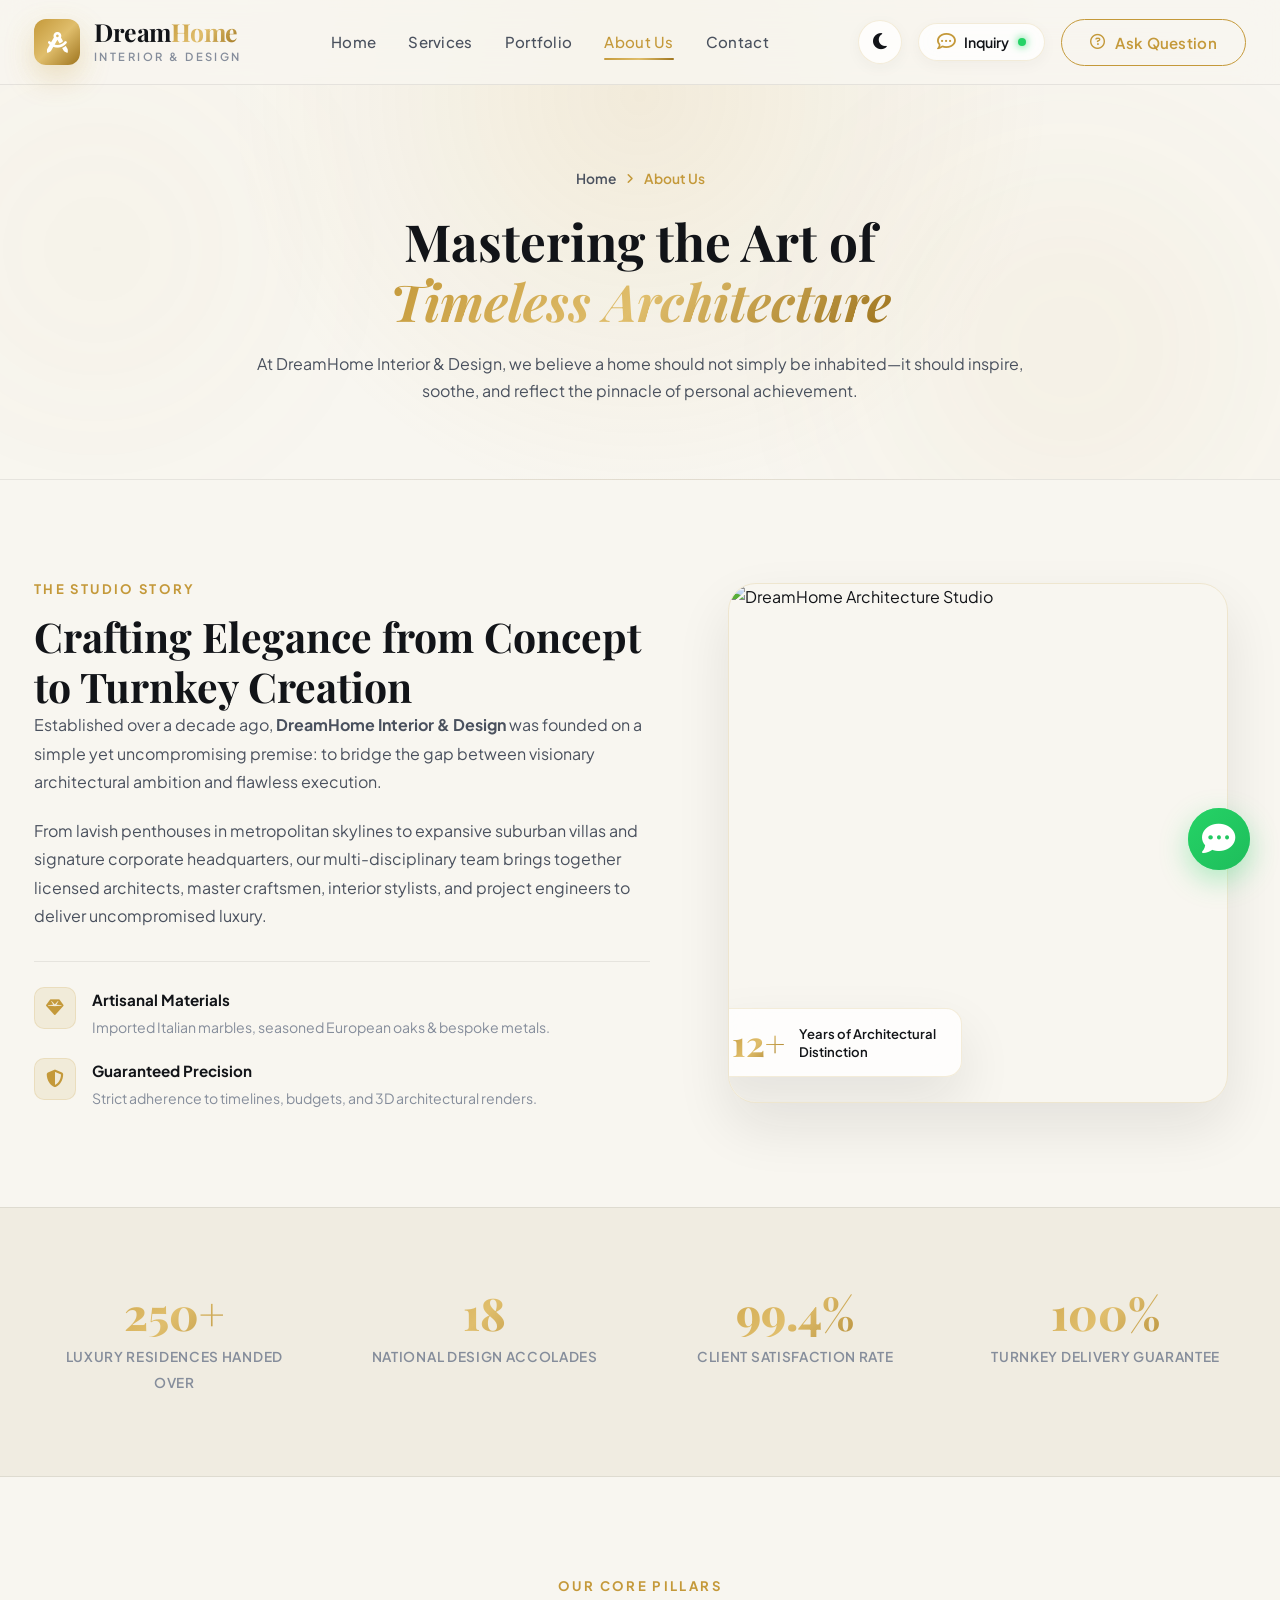
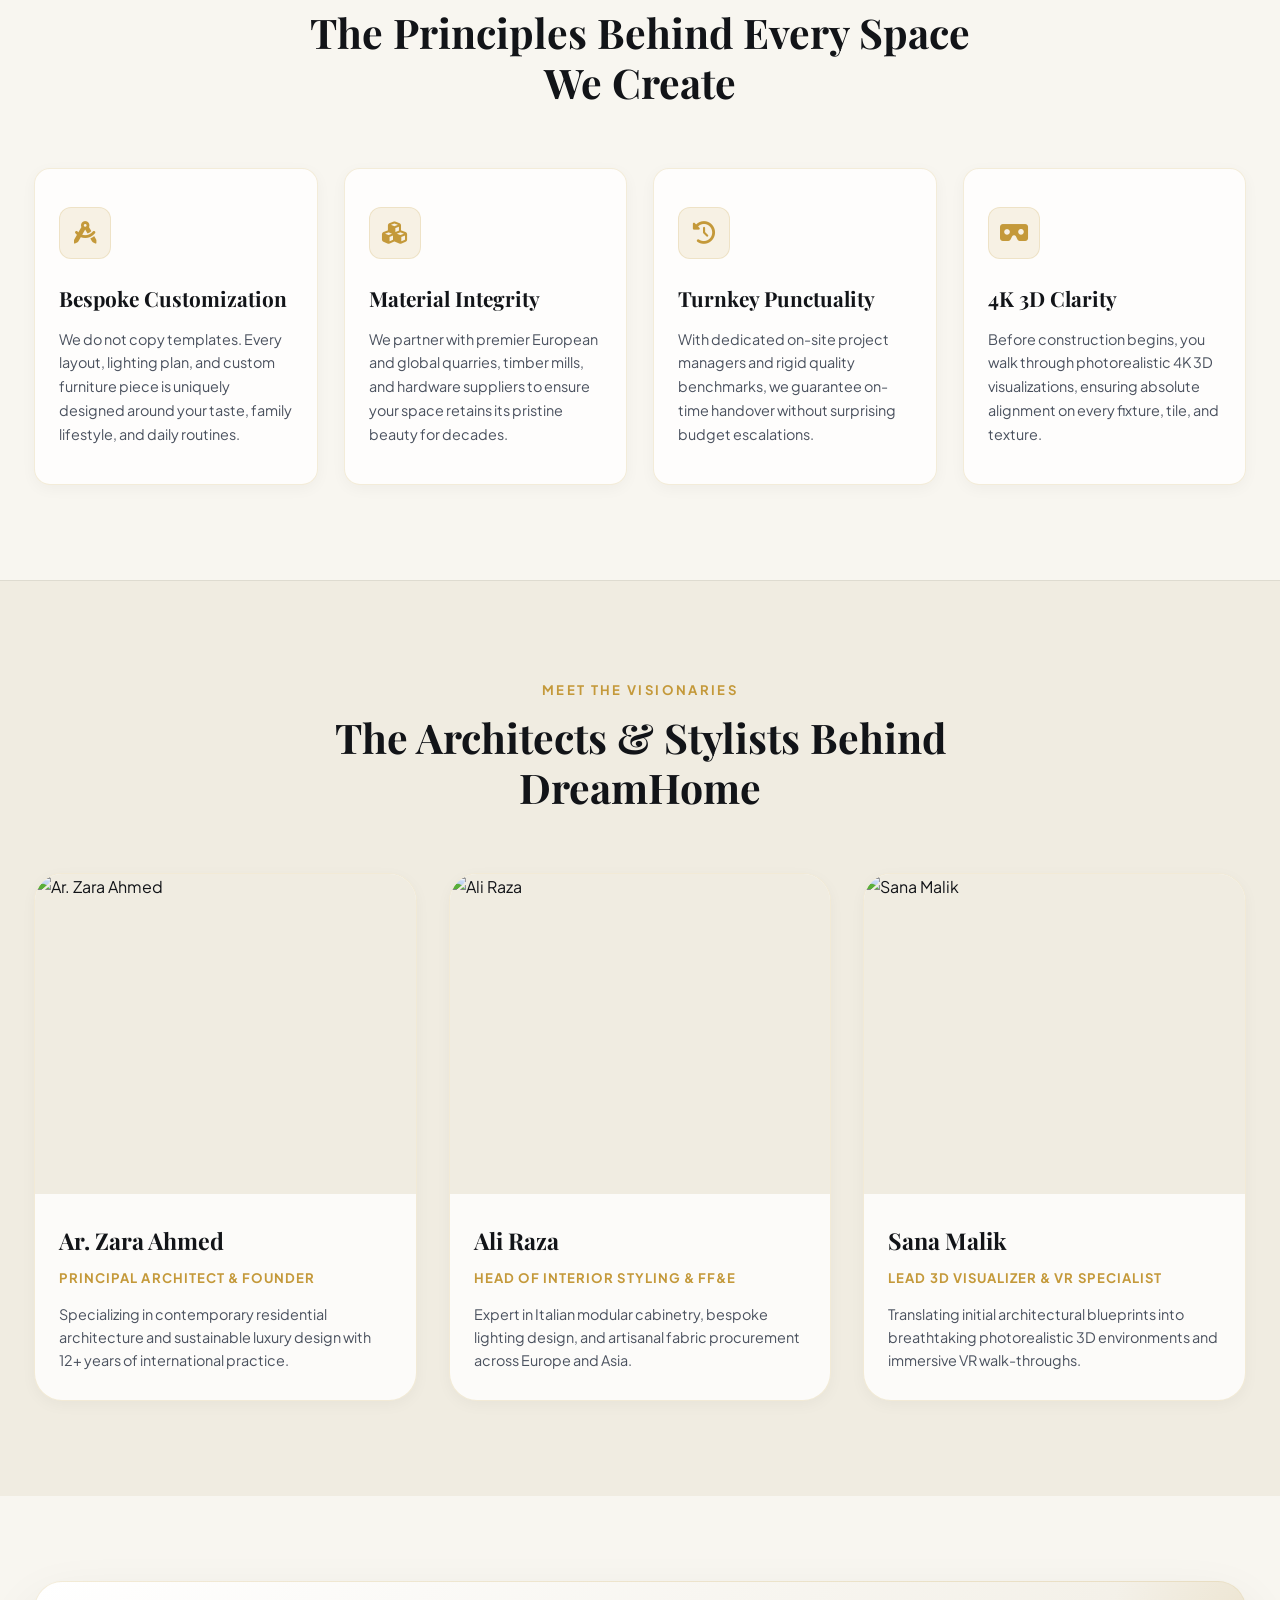
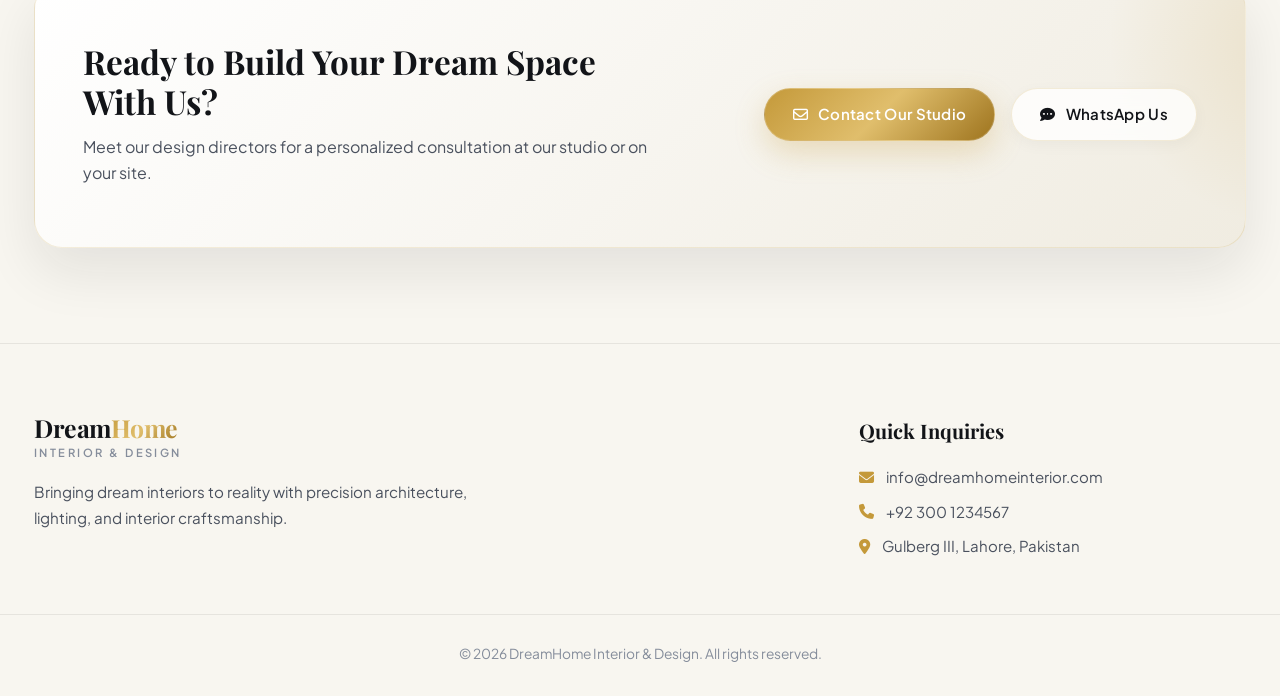
==== about.html @ 539689bb "first commit" ====
<!DOCTYPE html>
<html lang="en" data-theme="light">
<head>
    <meta charset="UTF-8">
    <meta name="viewport" content="width=device-width, initial-scale=1.0">
    <title>About Us | DreamHome Interior & Design</title>
    
    <!-- Google Fonts -->
    <link rel="preconnect" href="https://fonts.googleapis.com">
    <link rel="preconnect" href="https://fonts.gstatic.com" crossorigin>
    <link href="https://fonts.googleapis.com/css2?family=Playfair+Display:ital,wght@0,500;0,700;0,900;1,400&family=Plus+Jakarta+Sans:wght@300;400;500;600;700&display=swap" rel="stylesheet">
    
    <!-- Font Awesome Icons -->
    <link rel="stylesheet" href="https://cdnjs.cloudflare.com/ajax/libs/font-awesome/6.4.0/css/all.min.css">
    
    <!-- Custom CSS -->
    <link rel="stylesheet" href="style.css">
</head>
<body>

    <!-- ================= NAVBAR / HEADER ================= -->
    <header class="header">
        <div class="container nav-container">
            <a href="index.html" class="logo">
                <span class="logo-mark"><i class="fa-solid fa-compass-drafting"></i></span>
                <div class="logo-text">
                    <span class="brand-name">Dream<span>Home</span></span>
                    <span class="brand-sub">Interior & Design</span>
                </div>
            </a>

            <!-- Navigation Links -->
            <nav class="nav-menu" id="navMenu">
                <a href="index.html" class="nav-link">Home</a>
                <a href="services.html" class="nav-link">Services</a>
                <a href="portfolio.html" class="nav-link">Portfolio</a>
                <a href="about.html" class="nav-link active">About Us</a>
                <a href="contact.html" class="nav-link">Contact</a>
            </nav>

            <!-- Action Controls (Dark Mode & Ask Question) -->
            <div class="nav-actions">
                <!-- Theme Switcher Button -->
                <button class="theme-toggle-btn" id="themeToggle" aria-label="Toggle dark mode" title="Dark / Light Mode">
                    <i class="fa-solid fa-moon moon-icon"></i>
                    <i class="fa-solid fa-sun sun-icon"></i>
                </button>

                <!-- Message Inquiry Button with Hover WhatsApp Options -->
                <div class="nav-msg-wrapper" id="navMsgWrapper">
                    <button class="nav-msg-btn" id="navMsgBtn" aria-label="Message Inquiry" title="Message Inquiry">
                        <i class="fa-regular fa-comment-dots"></i>
                        <span class="nav-msg-text">Inquiry</span>
                        <span class="msg-dot"></span>
                    </button>
                    <div class="nav-msg-dropdown" id="navMsgDropdown">
                        <div class="dropdown-header">
                            <div class="dropdown-msg-icon"><i class="fa-solid fa-comments"></i></div>
                            <div>
                                <strong>Inquiry through WhatsApp</strong>
                                <span>Online | Instant Response</span>
                            </div>
                        </div>
                        <div class="dropdown-items">
                            <a href="https://wa.me/923001234567?text=Hello%20DreamHome!%20I%20have%20a%20general%20interior%20design%20inquiry." target="_blank" rel="noopener" class="dropdown-item">
                                <i class="fa-regular fa-comment-dots"></i>
                                <div>
                                    <strong>General Inquiry</strong>
                                    <small>Chat directly on WhatsApp</small>
                                </div>
                            </a>
                            <a href="https://wa.me/923001234567?text=Hello%20DreamHome!%20I%20want%20to%20get%20an%20estimate%20and%20quotation%20for%20my%20interior." target="_blank" rel="noopener" class="dropdown-item">
                                <i class="fa-solid fa-calculator"></i>
                                <div>
                                    <strong>Get Cost Estimate</strong>
                                    <small>Send room sizes to get pricing quote</small>
                                </div>
                            </a>
                            <a href="https://wa.me/923001234567?text=Hello%20DreamHome!%20I%20would%20like%20to%20book%20a%20site%20consultation%20visit." target="_blank" rel="noopener" class="dropdown-item">
                                <i class="fa-regular fa-calendar-check"></i>
                                <div>
                                    <strong>Book Site Consultation</strong>
                                    <small>Schedule an architect site visit</small>
                                </div>
                            </a>
                        </div>
                    </div>
                </div>

                <!-- Ask Question Button in Header -->
                <button class="btn btn-outline ask-btn" id="openAskModalBtn">
                    <i class="fa-regular fa-circle-question"></i>
                    <span>Ask Question</span>
                </button>

                <!-- Mobile Hamburger Icon -->
                <button class="mobile-toggle-btn" id="mobileMenuBtn" aria-label="Toggle menu">
                    <i class="fa-solid fa-bars"></i>
                </button>
            </div>
        </div>
        <!-- Mobile Drawer Overlay -->
        <div class="nav-overlay" id="navOverlay"></div>
    </header>

    <!-- ================= ABOUT HERO BANNER ================= -->
    <section class="page-banner">
        <div class="ambient-glow glow-hero-left"></div>
        <div class="ambient-glow glow-hero-right"></div>
        <div class="container banner-container">
            <div class="breadcrumb">
                <a href="index.html">Home</a>
                <i class="fa-solid fa-angle-right"></i>
                <span>About Us</span>
            </div>
            <h1 class="page-title">Mastering the Art of <span class="title-highlight">Timeless Architecture</span></h1>
            <p class="page-subtitle">
                At DreamHome Interior & Design, we believe a home should not simply be inhabited—it should inspire, soothe, and reflect the pinnacle of personal achievement.
            </p>
        </div>
    </section>

    <!-- ================= OUR STORY & BRAND NARRATIVE ================= -->
    <section class="about-story-section">
        <div class="container about-story-grid">
            
            <div class="about-story-content">
                <span class="sub-heading">The Studio Story</span>
                <h2 class="main-heading">Crafting Elegance from Concept to Turnkey Creation</h2>
                <p>
                    Established over a decade ago, <strong>DreamHome Interior & Design</strong> was founded on a simple yet uncompromising premise: to bridge the gap between visionary architectural ambition and flawless execution.
                </p>
                <p>
                    From lavish penthouses in metropolitan skylines to expansive suburban villas and signature corporate headquarters, our multi-disciplinary team brings together licensed architects, master craftsmen, interior stylists, and project engineers to deliver uncompromised luxury.
                </p>
                <div class="story-highlights">
                    <div class="highlight-item">
                        <i class="fa-solid fa-gem"></i>
                        <div>
                            <strong>Artisanal Materials</strong>
                            <span>Imported Italian marbles, seasoned European oaks & bespoke metals.</span>
                        </div>
                    </div>
                    <div class="highlight-item">
                        <i class="fa-solid fa-shield-halved"></i>
                        <div>
                            <strong>Guaranteed Precision</strong>
                            <span>Strict adherence to timelines, budgets, and 3D architectural renders.</span>
                        </div>
                    </div>
                </div>
            </div>

            <div class="about-story-visual">
                <div class="story-img-wrapper">
                    <img src="https://images.unsplash.com/photo-1600585154340-be6161a56a0c?auto=format&fit=crop&w=1000&q=80" alt="DreamHome Architecture Studio">
                    <div class="experience-badge">
                        <span class="badge-years">12+</span>
                        <span class="badge-text">Years of Architectural Distinction</span>
                    </div>
                </div>
            </div>

        </div>
    </section>

    <!-- ================= STATS COUNTERS ================= -->
    <section class="about-stats-banner">
        <div class="container">
            <div class="stats-counter-grid">
                <div class="stats-counter-card">
                    <span class="counter-num">250+</span>
                    <span class="counter-label">Luxury Residences Handed Over</span>
                </div>
                <div class="stats-counter-card">
                    <span class="counter-num">18</span>
                    <span class="counter-label">National Design Accolades</span>
                </div>
                <div class="stats-counter-card">
                    <span class="counter-num">99.4%</span>
                    <span class="counter-label">Client Satisfaction Rate</span>
                </div>
                <div class="stats-counter-card">
                    <span class="counter-num">100%</span>
                    <span class="counter-label">Turnkey Delivery Guarantee</span>
                </div>
            </div>
        </div>
    </section>

    <!-- ================= OUR CORE PILLARS / VALUES ================= -->
    <section class="about-values-section">
        <div class="container">
            <div class="section-header">
                <span class="sub-heading">Our Core Pillars</span>
                <h2 class="main-heading">The Principles Behind Every Space We Create</h2>
            </div>

            <div class="values-grid">
                <div class="value-card">
                    <div class="value-icon"><i class="fa-solid fa-compass-drafting"></i></div>
                    <h3>Bespoke Customization</h3>
                    <p>We do not copy templates. Every layout, lighting plan, and custom furniture piece is uniquely designed around your taste, family lifestyle, and daily routines.</p>
                </div>

                <div class="value-card">
                    <div class="value-icon"><i class="fa-solid fa-cubes"></i></div>
                    <h3>Material Integrity</h3>
                    <p>We partner with premier European and global quarries, timber mills, and hardware suppliers to ensure your space retains its pristine beauty for decades.</p>
                </div>

                <div class="value-card">
                    <div class="value-icon"><i class="fa-solid fa-clock-rotate-left"></i></div>
                    <h3>Turnkey Punctuality</h3>
                    <p>With dedicated on-site project managers and rigid quality benchmarks, we guarantee on-time handover without surprising budget escalations.</p>
                </div>

                <div class="value-card">
                    <div class="value-icon"><i class="fa-solid fa-vr-cardboard"></i></div>
                    <h3>4K 3D Clarity</h3>
                    <p>Before construction begins, you walk through photorealistic 4K 3D visualizations, ensuring absolute alignment on every fixture, tile, and texture.</p>
                </div>
            </div>
        </div>
    </section>

    <!-- ================= LEADERSHIP & DESIGN TEAM ================= -->
    <section class="about-team-section">
        <div class="container">
            <div class="section-header">
                <span class="sub-heading">Meet The Visionaries</span>
                <h2 class="main-heading">The Architects & Stylists Behind DreamHome</h2>
            </div>

            <div class="team-grid">
                
                <!-- Member 1 -->
                <div class="team-card">
                    <div class="team-img">
                        <img src="https://images.unsplash.com/photo-1534528741775-53994a69daeb?auto=format&fit=crop&w=600&q=80" alt="Ar. Zara Ahmed">
                    </div>
                    <div class="team-info">
                        <h3>Ar. Zara Ahmed</h3>
                        <span class="team-role">Principal Architect & Founder</span>
                        <p>Specializing in contemporary residential architecture and sustainable luxury design with 12+ years of international practice.</p>
                    </div>
                </div>

                <!-- Member 2 -->
                <div class="team-card">
                    <div class="team-img">
                        <img src="https://images.unsplash.com/photo-1507003211169-0a1dd7228f2d?auto=format&fit=crop&w=600&q=80" alt="Ali Raza">
                    </div>
                    <div class="team-info">
                        <h3>Ali Raza</h3>
                        <span class="team-role">Head of Interior Styling & FF&E</span>
                        <p>Expert in Italian modular cabinetry, bespoke lighting design, and artisanal fabric procurement across Europe and Asia.</p>
                    </div>
                </div>

                <!-- Member 3 -->
                <div class="team-card">
                    <div class="team-img">
                        <img src="https://images.unsplash.com/photo-1573496359142-b8d87734a5a2?auto=format&fit=crop&w=600&q=80" alt="Sana Malik">
                    </div>
                    <div class="team-info">
                        <h3>Sana Malik</h3>
                        <span class="team-role">Lead 3D Visualizer & VR Specialist</span>
                        <p>Translating initial architectural blueprints into breathtaking photorealistic 3D environments and immersive VR walk-throughs.</p>
                    </div>
                </div>

            </div>
        </div>
    </section>

    <!-- ================= CTA BANNER ================= -->
    <section class="services-cta-section">
        <div class="container">
            <div class="cta-banner-box">
                <div class="cta-content">
                    <h2>Ready to Build Your Dream Space With Us?</h2>
                    <p>Meet our design directors for a personalized consultation at our studio or on your site.</p>
                </div>
                <div class="cta-actions">
                    <a href="contact.html" class="btn btn-primary">
                        <i class="fa-regular fa-envelope"></i>
                        <span>Contact Our Studio</span>
                    </a>
                    <a href="https://wa.me/923001234567?text=Hello%20DreamHome!%20I%20would%20like%20to%20schedule%20a%20meeting%20with%20your%20design%20team." 
                       target="_blank" 
                       class="btn btn-glass">
                        <i class="fa-solid fa-comment-dots"></i>
                        <span>WhatsApp Us</span>
                    </a>
                </div>
            </div>
        </div>
    </section>

    <!-- ================= FOOTER ================= -->
    <footer class="footer" id="contact">
        <div class="container footer-content">
            <div class="footer-brand">
                <div class="logo-text">
                    <span class="brand-name">Dream<span>Home</span></span>
                    <span class="brand-sub">Interior & Design</span>
                </div>
                <p>Bringing dream interiors to reality with precision architecture, lighting, and interior craftsmanship.</p>
            </div>
            <div class="footer-links">
                <h4>Quick Inquiries</h4>
                <p><i class="fa-solid fa-envelope"></i> info@dreamhomeinterior.com</p>
                <p><i class="fa-solid fa-phone"></i> +92 300 1234567</p>
                <p><i class="fa-solid fa-location-dot"></i> Gulberg III, Lahore, Pakistan</p>
            </div>
        </div>
        <div class="footer-bottom">
            <p>&copy; 2026 DreamHome Interior & Design. All rights reserved.</p>
        </div>
    </footer>

    <!-- ================= ASK QUESTION MODAL POPUP ================= -->
    <div class="modal-backdrop" id="askModal">
        <div class="modal-box">
            <button class="modal-close" id="closeAskModalBtn" aria-label="Close modal">
                <i class="fa-solid fa-xmark"></i>
            </button>
            <div class="modal-header">
                <div class="modal-icon">
                    <i class="fa-regular fa-comments"></i>
                </div>
                <h3>Ask a Question</h3>
                <p>Have an idea or need an estimate for your dream space? Send us a quick query!</p>
            </div>
            
            <form id="askForm" class="modal-form">
                <div class="form-group">
                    <label for="userName">Your Full Name</label>
                    <input type="text" id="userName" placeholder="e.g. Ali Ahmed" required>
                </div>

                <div class="form-group">
                    <label for="userPhone">Phone / WhatsApp Number</label>
                    <input type="tel" id="userPhone" placeholder="+92 300 1234567" required>
                </div>

                <div class="form-group">
                    <label for="userCategory">Project Type</label>
                    <select id="userCategory">
                        <option value="Luxury Residential Interior">Luxury Residential Interior</option>
                        <option value="Italian Modular Kitchen">Italian Modular Kitchen</option>
                        <option value="Commercial & Corporate Space">Commercial & Corporate Space</option>
                        <option value="3D Architectural Visualization">3D Architectural Visualization</option>
                        <option value="Full Turnkey Renovation">Full Turnkey Renovation</option>
                        <option value="Bespoke Custom Furniture">Bespoke Custom Furniture</option>
                    </select>
                </div>

                <div class="form-group">
                    <label for="userQuestion">Your Question or Requirements</label>
                    <textarea id="userQuestion" rows="3" placeholder="Tell us about your room size, budget, or preferred design style..." required></textarea>
                </div>

                <button type="submit" class="btn btn-primary submit-btn">
                    <span>Send Query via WhatsApp</span>
                    <i class="fa-solid fa-comment-dots"></i>
                </button>
            </form>
        </div>
    </div>

    <!-- ================= FLOATING WHATSAPP / MESSAGE BUTTON ================= -->
    <a href="https://wa.me/923001234567?text=Hello%20DreamHome%20Interior%20%26%20Design!%20I%20would%20like%20to%20inquire%20about%20interior%20design%20services." 
       target="_blank" 
       rel="noopener noreferrer" 
       class="floating-whatsapp" 
       title="Inquiry via WhatsApp"
       aria-label="WhatsApp Inquiry">
        <div class="wa-tooltip">Inquiry via WhatsApp</div>
        <div class="wa-icon-box">
            <i class="fa-solid fa-comment-dots"></i>
        </div>
        <span class="wa-pulse"></span>
    </a>

    <!-- Custom JavaScript -->
    <script src="script.js"></script>
</body>
</html>
---- style.css ----
/* ==========================================================================
   DREAMHOME INTERIOR & DESIGN - LUXURY ARCHITECTURE & DECOR
   Enhanced Modern Aesthetic, Luxury Color Palettes & Full Responsive System
   ========================================================================== */

/* ---------- 1. DESIGN TOKENS & COLOR THEMES ---------- */
:root {
    /* Typography */
    --font-heading: 'Playfair Display', Georgia, serif;
    --font-body: 'Plus Jakarta Sans', system-ui, -apple-system, sans-serif;

    /* LIGHT THEME (Warm Alabaster, Cashmere Silk & Royal Champagne Gold) */
    --bg-primary: #f8f6f0;
    --bg-secondary: #f0ece1;
    --bg-surface: rgba(255, 255, 255, 0.78);
    --bg-surface-solid: #ffffff;
    --bg-modal: #ffffff;
    --header-bg: rgba(248, 246, 240, 0.82);

    --text-primary: #121418;
    --text-secondary: #4a515e;
    --text-muted: #858d9b;

    /* Metallic Imperial Gold Palette */
    --gold-primary: #c4993a;
    --gold-light: #e0be6c;
    --gold-dark: #9e741e;
    --gold-gradient: linear-gradient(135deg, #c4993a 0%, #e0be6c 50%, #9e741e 100%);
    --gold-gradient-hover: linear-gradient(135deg, #d8ac44 0%, #ecd087 50%, #b08323 100%);
    --gold-subtle: rgba(196, 153, 58, 0.12);
    --gold-glow: rgba(196, 153, 58, 0.32);
    --gold-hairline: rgba(196, 153, 58, 0.24);

    --border-color: rgba(18, 20, 24, 0.08);
    --border-card: rgba(196, 153, 58, 0.18);

    /* Shadows & Elevations */
    --shadow-sm: 0 4px 15px rgba(0, 0, 0, 0.04);
    --shadow-md: 0 10px 30px rgba(18, 20, 24, 0.06);
    --shadow-lg: 0 24px 55px rgba(18, 20, 24, 0.09);
    --shadow-gold: 0 12px 30px rgba(196, 153, 58, 0.28);

    /* WhatsApp Accent */
    --whatsapp-base: #25d366;
    --whatsapp-dark: #128c7e;
    --whatsapp-glow: rgba(37, 211, 102, 0.35);

    /* Spacing & Radii */
    --radius-sm: 8px;
    --radius-md: 16px;
    --radius-lg: 28px;
    --radius-full: 9999px;

    /* Transitions */
    --ease-smooth: cubic-bezier(0.16, 1, 0.3, 1);
    --transition: all 0.35s var(--ease-smooth);
}

/* DARK THEME (Midnight Obsidian, Smoked Onyx & Radiant Champagne) */
[data-theme="dark"] {
    --bg-primary: #090b0e;
    --bg-secondary: #10141b;
    --bg-surface: rgba(16, 20, 27, 0.76);
    --bg-surface-solid: #131720;
    --bg-modal: #12161f;
    --header-bg: rgba(9, 11, 14, 0.85);

    --text-primary: #f8f9fa;
    --text-secondary: #a3acba;
    --text-muted: #6e7787;

    /* Luminous Champagne Gold for Dark Mode */
    --gold-primary: #dfb557;
    --gold-light: #f3d489;
    --gold-dark: #b88b2b;
    --gold-gradient: linear-gradient(135deg, #dfb557 0%, #f3d489 50%, #b88b2b 100%);
    --gold-gradient-hover: linear-gradient(135deg, #ecd087 0%, #fff0be 50%, #c99c35 100%);
    --gold-subtle: rgba(223, 181, 87, 0.16);
    --gold-glow: rgba(223, 181, 87, 0.4);
    --gold-hairline: rgba(223, 181, 87, 0.28);

    --border-color: rgba(255, 255, 255, 0.08);
    --border-card: rgba(223, 181, 87, 0.22);

    --shadow-sm: 0 4px 20px rgba(0, 0, 0, 0.4);
    --shadow-md: 0 12px 35px rgba(0, 0, 0, 0.6);
    --shadow-lg: 0 25px 65px rgba(0, 0, 0, 0.8);
    --shadow-gold: 0 12px 35px rgba(223, 181, 87, 0.35);
}

/* ---------- 2. RESET & BASE SETUP ---------- */
*, *::before, *::after {
    margin: 0;
    padding: 0;
    box-sizing: border-box;
}

html {
    scroll-behavior: smooth;
    font-size: 16px;
    -webkit-text-size-adjust: 100%;
}

body {
    font-family: var(--font-body);
    background-color: var(--bg-primary);
    color: var(--text-primary);
    line-height: 1.65;
    overflow-x: hidden;
    position: relative;
    transition: background-color 0.45s ease, color 0.45s ease;
    -webkit-font-smoothing: antialiased;
    -moz-osx-font-smoothing: grayscale;
}

img {
    max-width: 100%;
    height: auto;
    display: block;
}

a {
    color: inherit;
    text-decoration: none;
    transition: var(--transition);
}

button {
    font-family: inherit;
    cursor: pointer;
    border: none;
    background: transparent;
    outline: none;
    transition: var(--transition);
}

.container {
    width: 100%;
    max-width: 1260px;
    margin: 0 auto;
    padding: 0 24px;
}

/* ---------- 3. AMBIENT GLOW BACKDROPS ---------- */
.ambient-glow {
    position: absolute;
    border-radius: 50%;
    filter: blur(100px);
    pointer-events: none;
    z-index: 1;
    opacity: 0.6;
    transition: var(--transition);
}

.glow-hero-left {
    top: 5%;
    left: -10%;
    width: 450px;
    height: 450px;
    background: radial-gradient(circle, var(--gold-subtle) 0%, transparent 70%);
}

.glow-hero-right {
    top: 15%;
    right: -5%;
    width: 550px;
    height: 550px;
    background: radial-gradient(circle, var(--gold-subtle) 0%, transparent 70%);
    opacity: 0.8;
}

/* ---------- 4. HEADER & NAVIGATION ---------- */
.header {
    position: fixed;
    top: 0;
    left: 0;
    width: 100%;
    z-index: 1100;
    background: var(--header-bg);
    backdrop-filter: blur(16px);
    -webkit-backdrop-filter: blur(16px);
    border-bottom: 1px solid var(--border-color);
    transition: background 0.4s ease, border-color 0.4s ease;
}

.nav-container {
    display: flex;
    align-items: center;
    justify-content: space-between;
    height: 84px;
}

/* Brand Logo */
.logo {
    display: flex;
    align-items: center;
    gap: 14px;
    user-select: none;
}

.logo-mark {
    width: 46px;
    height: 46px;
    background: var(--gold-gradient);
    color: #ffffff;
    border-radius: 12px;
    display: flex;
    align-items: center;
    justify-content: center;
    font-size: 1.3rem;
    box-shadow: var(--shadow-gold);
    transition: transform 0.3s ease;
}

.logo:hover .logo-mark {
    transform: rotate(6deg) scale(1.05);
}

.logo-text {
    display: flex;
    flex-direction: column;
}

.brand-name {
    font-family: var(--font-heading);
    font-size: 1.55rem;
    font-weight: 700;
    letter-spacing: -0.02em;
    color: var(--text-primary);
    line-height: 1.1;
}

.brand-name span {
    background: var(--gold-gradient);
    -webkit-background-clip: text;
    -webkit-text-fill-color: transparent;
}

.brand-sub {
    font-size: 0.7rem;
    text-transform: uppercase;
    letter-spacing: 0.22em;
    color: var(--text-muted);
    font-weight: 600;
    margin-top: 2px;
}

/* Desktop Nav Menu */
.nav-menu {
    display: flex;
    align-items: center;
    gap: 32px;
}

.nav-link {
    font-size: 0.94rem;
    font-weight: 500;
    color: var(--text-secondary);
    position: relative;
    padding: 6px 0;
    letter-spacing: 0.02em;
}

.nav-link:hover,
.nav-link.active {
    color: var(--gold-primary);
}

.nav-link::after {
    content: '';
    position: absolute;
    bottom: 0;
    left: 0;
    width: 0;
    height: 2px;
    background: var(--gold-gradient);
    border-radius: 2px;
    transition: width 0.3s var(--ease-smooth);
}

.nav-link:hover::after,
.nav-link.active::after {
    width: 100%;
}

/* Nav Actions */
.nav-actions {
    display: flex;
    align-items: center;
    gap: 16px;
}

/* Luxury Theme Toggle Button */
.theme-toggle-btn {
    width: 44px;
    height: 44px;
    border-radius: 50%;
    background: var(--bg-surface);
    border: 1px solid var(--border-card);
    color: var(--text-primary);
    display: flex;
    align-items: center;
    justify-content: center;
    font-size: 1.15rem;
    box-shadow: var(--shadow-sm);
    position: relative;
    overflow: hidden;
}

.theme-toggle-btn:hover {
    border-color: var(--gold-primary);
    color: var(--gold-primary);
    transform: translateY(-2px);
    box-shadow: var(--shadow-gold);
}

.theme-toggle-btn .moon-icon {
    display: block;
    transition: transform 0.4s ease;
}

.theme-toggle-btn .sun-icon {
    display: none;
    color: #ffb830;
    transition: transform 0.4s ease;
}

[data-theme="dark"] .theme-toggle-btn .moon-icon {
    display: none;
}

[data-theme="dark"] .theme-toggle-btn .sun-icon {
    display: block;
}

/* Navbar Message & Inquiry Button (Clean Message Icon with WhatsApp Options on Hover) */
.nav-msg-wrapper {
    position: relative;
    display: inline-flex;
    align-items: center;
}

.nav-msg-btn {
    display: inline-flex;
    align-items: center;
    gap: 9px;
    padding: 9px 18px;
    border-radius: var(--radius-full);
    background: var(--bg-surface);
    border: 1px solid var(--border-card);
    color: var(--text-primary);
    font-size: 0.88rem;
    font-weight: 600;
    cursor: pointer;
    transition: var(--transition);
    position: relative;
    box-shadow: var(--shadow-sm);
    backdrop-filter: blur(10px);
}

.nav-msg-btn i {
    font-size: 1.15rem;
    color: var(--gold-primary);
    transition: transform 0.3s ease, color 0.3s ease;
}

.nav-msg-btn:hover {
    border-color: var(--gold-primary);
    color: var(--gold-primary);
    box-shadow: var(--shadow-gold);
    transform: translateY(-2px);
}

.nav-msg-btn:hover i {
    transform: scale(1.1);
}

.msg-dot {
    width: 8px;
    height: 8px;
    border-radius: 50%;
    background-color: var(--whatsapp-base);
    box-shadow: 0 0 8px var(--whatsapp-base);
    animation: waPulse 2s infinite ease-out;
}

/* WhatsApp Message Dropdown Menu */
.nav-msg-dropdown {
    position: absolute;
    top: calc(100% + 14px);
    right: 0;
    width: 320px;
    background: var(--bg-modal);
    border: 1.5px solid var(--border-card);
    border-radius: var(--radius-md);
    box-shadow: 0 20px 45px rgba(0, 0, 0, 0.22);
    opacity: 0;
    visibility: hidden;
    transform: translateY(10px);
    transition: all 0.25s var(--ease-smooth);
    z-index: 1200;
    backdrop-filter: blur(16px);
    -webkit-backdrop-filter: blur(16px);
    overflow: hidden;
}

[data-theme="dark"] .nav-msg-dropdown {
    box-shadow: 0 22px 55px rgba(0, 0, 0, 0.65);
}

.nav-msg-wrapper:hover .nav-msg-dropdown,
.nav-msg-wrapper.open .nav-msg-dropdown {
    opacity: 1;
    visibility: visible;
    transform: translateY(0);
}

.dropdown-header {
    display: flex;
    align-items: center;
    gap: 12px;
    padding: 16px 18px;
    background: var(--bg-secondary);
    border-bottom: 1px solid var(--border-color);
}

.dropdown-msg-icon {
    width: 38px;
    height: 38px;
    border-radius: 50%;
    background: var(--gold-subtle);
    color: var(--gold-primary);
    display: flex;
    align-items: center;
    justify-content: center;
    font-size: 1.25rem;
    flex-shrink: 0;
    border: 1px solid var(--border-card);
}

.dropdown-header strong {
    display: block;
    font-size: 0.92rem;
    color: var(--text-primary);
}

.dropdown-header span {
    font-size: 0.74rem;
    color: var(--text-muted);
}

.dropdown-items {
    padding: 8px;
    display: flex;
    flex-direction: column;
    gap: 4px;
}

.dropdown-item {
    display: flex;
    align-items: center;
    gap: 12px;
    padding: 10px 14px;
    border-radius: var(--radius-sm);
    color: var(--text-primary);
    transition: var(--transition);
}

.dropdown-item:hover {
    background: var(--bg-secondary);
    transform: translateX(4px);
}

.dropdown-item i {
    font-size: 1.1rem;
    color: var(--gold-primary);
    width: 20px;
    text-align: center;
    flex-shrink: 0;
}

.dropdown-item strong {
    display: block;
    font-size: 0.88rem;
    color: var(--text-primary);
}

.dropdown-item small {
    display: block;
    font-size: 0.75rem;
    color: var(--text-muted);
}

/* Mobile Hamburger Button */
.mobile-toggle-btn {
    display: none;
    width: 44px;
    height: 44px;
    border-radius: var(--radius-sm);
    background: var(--bg-surface);
    border: 1px solid var(--border-card);
    color: var(--text-primary);
    font-size: 1.35rem;
    align-items: center;
    justify-content: center;
    box-shadow: var(--shadow-sm);
}

.nav-overlay {
    display: none;
    position: fixed;
    inset: 0;
    background: rgba(0, 0, 0, 0.55);
    backdrop-filter: blur(4px);
    -webkit-backdrop-filter: blur(4px);
    z-index: 1050;
    opacity: 0;
    pointer-events: none;
    transition: opacity 0.3s ease;
}

.nav-overlay.active {
    opacity: 1;
    pointer-events: auto;
}

/* ---------- 5. BUTTONS (LUXURY FINISHES) ---------- */
.btn {
    display: inline-flex;
    align-items: center;
    justify-content: center;
    gap: 10px;
    padding: 13px 28px;
    border-radius: var(--radius-full);
    font-size: 0.94rem;
    font-weight: 600;
    letter-spacing: 0.02em;
    cursor: pointer;
    white-space: nowrap;
    position: relative;
    overflow: hidden;
    transition: var(--transition);
}

/* Primary Gold Button */
.btn-primary {
    background: var(--gold-gradient);
    color: #ffffff;
    box-shadow: var(--shadow-gold);
    border: 1px solid rgba(255, 255, 255, 0.2);
}

.btn-primary:hover {
    background: var(--gold-gradient-hover);
    transform: translateY(-2.5px);
    box-shadow: 0 16px 35px rgba(196, 153, 58, 0.45);
}

.btn-primary:active {
    transform: translateY(0);
}

/* Outline Gold Button */
.btn-outline {
    border: 1.5px solid var(--gold-primary);
    color: var(--gold-primary);
    background: transparent;
}

.btn-outline:hover {
    background: var(--gold-primary);
    color: #ffffff;
    transform: translateY(-2px);
    box-shadow: var(--shadow-gold);
}

/* Glassmorphism Secondary Button */
.btn-glass {
    background: var(--bg-surface);
    color: var(--text-primary);
    border: 1px solid var(--border-card);
    backdrop-filter: blur(12px);
    -webkit-backdrop-filter: blur(12px);
    box-shadow: var(--shadow-sm);
}

.btn-glass:hover {
    border-color: var(--gold-primary);
    color: var(--gold-primary);
    transform: translateY(-2px);
    box-shadow: var(--shadow-md);
}

/* ---------- 6. HERO SECTION ---------- */
.hero-section {
    position: relative;
    min-height: 100vh;
    padding: 155px 0 95px;
    display: flex;
    align-items: center;
    overflow: hidden;
}

.hero-container {
    display: grid;
    grid-template-columns: 1fr 1.25fr;
    align-items: center;
    gap: 45px;
    position: relative;
    z-index: 2;
}

/* Hero Content (Left) */
.hero-content {
    display: flex;
    flex-direction: column;
    align-items: flex-start;
    z-index: 3;
}

.hero-badge {
    display: inline-flex;
    align-items: center;
    gap: 10px;
    background: var(--gold-subtle);
    color: var(--gold-primary);
    border: 1px solid var(--border-card);
    padding: 7px 18px;
    border-radius: var(--radius-full);
    font-size: 0.8rem;
    font-weight: 700;
    letter-spacing: 0.08em;
    text-transform: uppercase;
    margin-bottom: 22px;
    box-shadow: var(--shadow-sm);
}

.badge-dot {
    width: 8px;
    height: 8px;
    background-color: var(--gold-primary);
    border-radius: 50%;
    box-shadow: 0 0 10px var(--gold-primary);
    animation: pulseDot 2s infinite ease-in-out;
}

.hero-title {
    font-family: var(--font-heading);
    font-size: clamp(2.3rem, 4vw, 3.8rem);
    line-height: 1.15;
    font-weight: 700;
    color: var(--text-primary);
    letter-spacing: -0.02em;
    margin-bottom: 22px;
}

.title-highlight {
    font-style: italic;
    background: var(--gold-gradient);
    -webkit-background-clip: text;
    -webkit-text-fill-color: transparent;
    display: inline-block;
}

.hero-description {
    font-size: clamp(1rem, 1.1vw, 1.15rem);
    color: var(--text-secondary);
    line-height: 1.75;
    margin-bottom: 34px;
    max-width: 510px;
}

.hero-buttons {
    display: flex;
    align-items: center;
    gap: 18px;
    flex-wrap: wrap;
    margin-bottom: 44px;
}

/* Hero Trust Counters */
.hero-stats {
    display: flex;
    align-items: center;
    gap: 28px;
    padding-top: 28px;
    border-top: 1px solid var(--border-color);
    width: 100%;
    max-width: 510px;
}

.stat-item {
    display: flex;
    flex-direction: column;
}

.stat-number {
    font-family: var(--font-heading);
    font-size: 1.85rem;
    font-weight: 700;
    line-height: 1.1;
    background: var(--gold-gradient);
    -webkit-background-clip: text;
    -webkit-text-fill-color: transparent;
}

.stat-label {
    font-size: 0.78rem;
    color: var(--text-muted);
    font-weight: 600;
    text-transform: uppercase;
    letter-spacing: 0.05em;
    margin-top: 2px;
}

.stat-divider {
    width: 1px;
    height: 40px;
    background: var(--border-color);
}

/* ---------- 7. HERO RIGHT SIDE (ARCHITECTURAL DASHBOARD CARD & PICTURE OVERLAY) ---------- */
.hero-image-wrapper {
    position: relative;
    width: 100%;
    display: flex;
    justify-content: flex-end;
    align-items: center;
}

/* Ambient Halo Radiating Behind Card */
.hero-image-aura {
    position: absolute;
    width: 100%;
    height: 100%;
    border-radius: 28px;
    background: radial-gradient(circle at 60% 40%, rgba(37, 211, 102, 0.16), rgba(196, 153, 58, 0.14) 45%, transparent 75%);
    filter: blur(65px);
    z-index: 1;
    opacity: 0.85;
    pointer-events: none;
}

/* Sleek macOS Architectural Card Container */
.hero-preview-card {
    position: relative;
    z-index: 2;
    width: 100%;
    max-width: 540px;
    background: #0d1117;
    border: 1.5px solid rgba(255, 255, 255, 0.12);
    border-radius: 22px;
    overflow: hidden;
    box-shadow: 0 30px 70px -12px rgba(0, 0, 0, 0.45), 0 0 35px rgba(0, 0, 0, 0.25);
    backdrop-filter: blur(20px);
    -webkit-backdrop-filter: blur(20px);
    transition: transform 0.4s var(--ease-smooth), box-shadow 0.4s var(--ease-smooth), border-color 0.4s ease;
}

.hero-preview-card:hover {
    transform: translateY(-5px);
    border-color: rgba(37, 211, 102, 0.35);
    box-shadow: 0 40px 85px -15px rgba(0, 0, 0, 0.6), 0 0 35px rgba(37, 211, 102, 0.15);
}

[data-theme="dark"] .hero-preview-card {
    background: #090d13;
    border-color: rgba(255, 255, 255, 0.1);
}

/* Card Window Top Bar */
.preview-card-topbar {
    display: flex;
    align-items: center;
    justify-content: space-between;
    padding: 13px 20px;
    background: rgba(255, 255, 255, 0.03);
    border-bottom: 1px solid rgba(255, 255, 255, 0.08);
}

.window-controls {
    display: flex;
    align-items: center;
    gap: 7px;
}

.control-dot {
    width: 10px;
    height: 10px;
    border-radius: 50%;
    display: inline-block;
}

.dot-close {
    background: #ff5f56;
    box-shadow: 0 0 6px rgba(255, 95, 86, 0.45);
}

.dot-minimize {
    background: #ffbd2e;
    box-shadow: 0 0 6px rgba(255, 189, 46, 0.45);
}

.dot-maximize {
    background: #27c93f;
    box-shadow: 0 0 6px rgba(39, 201, 63, 0.45);
}

.card-tag {
    font-family: 'SF Mono', 'Fira Code', Menlo, Monaco, Consolas, monospace;
    font-size: 0.76rem;
    color: #8b949e;
    letter-spacing: 0.03em;
    font-weight: 500;
}

/* Picture Box with Gradient Fade & Text Overlay */
.preview-card-imgbox {
    position: relative;
    width: 100%;
    height: 195px;
    overflow: hidden;
}

.preview-img {
    width: 100%;
    height: 100%;
    object-fit: cover;
    object-position: center;
    transform: scale(1.02);
    transition: transform 0.8s var(--ease-smooth);
}

.hero-preview-card:hover .preview-img {
    transform: scale(1.07);
}

.preview-img-overlay {
    position: absolute;
    inset: 0;
    background: linear-gradient(180deg, rgba(13, 17, 23, 0.08) 0%, rgba(13, 17, 23, 0.5) 45%, #0d1117 100%);
    pointer-events: none;
}

[data-theme="dark"] .preview-img-overlay {
    background: linear-gradient(180deg, rgba(9, 13, 19, 0.08) 0%, rgba(9, 13, 19, 0.55) 45%, #090d13 100%);
}

/* Text placed directly over the Hero Section Picture */
.card-headline-group {
    position: absolute;
    bottom: 14px;
    left: 20px;
    right: 20px;
    z-index: 3;
    pointer-events: none;
}

.card-accent-label {
    display: block;
    font-size: 0.72rem;
    font-weight: 700;
    color: #25d366;
    letter-spacing: 0.12em;
    text-transform: uppercase;
    margin-bottom: 4px;
    text-shadow: 0 1px 4px rgba(0, 0, 0, 0.7);
}

.card-headline {
    font-size: 0.96rem;
    font-weight: 600;
    color: #ffffff;
    letter-spacing: -0.01em;
    margin: 0;
    line-height: 1.3;
    text-shadow: 0 2px 6px rgba(0, 0, 0, 0.85);
}

/* Card Body with Division Cards List */
.preview-card-body {
    padding: 14px 20px 20px;
    display: flex;
    flex-direction: column;
    gap: 12px;
}

.division-cards-list {
    display: flex;
    flex-direction: column;
    gap: 10px;
}

.division-item {
    display: flex;
    align-items: center;
    gap: 14px;
    padding: 12px 14px;
    border-radius: 12px;
    background: rgba(255, 255, 255, 0.035);
    border: 1px solid rgba(255, 255, 255, 0.07);
    transition: all 0.28s var(--ease-smooth);
    cursor: pointer;
    text-decoration: none;
    color: inherit;
}

.division-item:hover {
    background: rgba(255, 255, 255, 0.075);
    border-color: rgba(37, 211, 102, 0.35);
    transform: translateX(4px);
}

.division-icon {
    width: 38px;
    height: 38px;
    border-radius: 9px;
    background: rgba(37, 211, 102, 0.12);
    color: #25d366;
    display: flex;
    align-items: center;
    justify-content: center;
    font-size: 1rem;
    flex-shrink: 0;
    border: 1px solid rgba(37, 211, 102, 0.2);
    transition: all 0.28s ease;
}

.division-item:hover .division-icon {
    background: rgba(37, 211, 102, 0.22);
    transform: scale(1.06);
    box-shadow: 0 0 12px rgba(37, 211, 102, 0.25);
}

.division-info {
    display: flex;
    flex-direction: column;
    gap: 2px;
}

.division-tag {
    font-size: 0.66rem;
    font-weight: 700;
    color: #25d366;
    letter-spacing: 0.08em;
    text-transform: uppercase;
}

.division-info h4 {
    font-size: 0.88rem;
    font-weight: 600;
    color: #f0f6fc;
    margin: 0;
    line-height: 1.25;
}

.division-info p {
    font-size: 0.75rem;
    color: #8b949e;
    margin: 0;
    line-height: 1.35;
}

/* Card Bottom Quote Pill */
.preview-card-footer {
    display: flex;
    align-items: center;
    gap: 10px;
    padding: 10px 14px;
    border-radius: 10px;
    background: rgba(255, 255, 255, 0.025);
    border: 1px solid rgba(255, 255, 255, 0.06);
    font-size: 0.78rem;
    color: #c9d1d9;
    margin-top: 2px;
}

.preview-card-footer i {
    color: #25d366;
    font-size: 0.95rem;
    flex-shrink: 0;
}

.preview-card-footer span {
    font-style: italic;
    color: #c9d1d9;
    line-height: 1.4;
}

/* ---------- 8. FEATURED SERVICES SECTION ---------- */
.services-preview {
    padding: 100px 0;
    background-color: var(--bg-secondary);
    border-top: 1px solid var(--border-color);
    position: relative;
    transition: background 0.45s ease;
}

.section-header {
    text-align: center;
    max-width: 680px;
    margin: 0 auto 60px;
}

.sub-heading {
    display: inline-block;
    color: var(--gold-primary);
    font-weight: 700;
    font-size: 0.82rem;
    letter-spacing: 0.18em;
    text-transform: uppercase;
    margin-bottom: 12px;
}

.main-heading {
    font-family: var(--font-heading);
    font-size: clamp(2rem, 3.2vw, 2.75rem);
    color: var(--text-primary);
    line-height: 1.22;
}

.services-grid {
    display: grid;
    grid-template-columns: repeat(3, 1fr);
    gap: 32px;
}

.service-card {
    background: var(--bg-surface);
    border: 1px solid var(--border-card);
    padding: 42px 32px;
    border-radius: var(--radius-md);
    transition: var(--transition);
    box-shadow: var(--shadow-sm);
    position: relative;
    backdrop-filter: blur(12px);
    -webkit-backdrop-filter: blur(12px);
}

.service-card:hover {
    transform: translateY(-8px);
    border-color: var(--gold-primary);
    box-shadow: var(--shadow-lg);
}

.card-icon {
    width: 62px;
    height: 62px;
    border-radius: 14px;
    background: var(--gold-subtle);
    color: var(--gold-primary);
    display: flex;
    align-items: center;
    justify-content: center;
    font-size: 1.6rem;
    margin-bottom: 24px;
    border: 1px solid var(--border-card);
    transition: transform 0.3s ease;
}

.service-card:hover .card-icon {
    transform: scale(1.08) rotate(4deg);
    background: var(--gold-gradient);
    color: #ffffff;
}

.service-card h3 {
    font-family: var(--font-heading);
    font-size: 1.4rem;
    margin-bottom: 14px;
    color: var(--text-primary);
}

.service-card p {
    font-size: 0.95rem;
    color: var(--text-secondary);
    line-height: 1.65;
}

/* ---------- 9. FOOTER ---------- */
.footer {
    background: var(--bg-primary);
    border-top: 1px solid var(--border-color);
    padding: 70px 0 30px;
    transition: background 0.45s ease;
}

.footer-content {
    display: grid;
    grid-template-columns: 2fr 1fr;
    gap: 50px;
    margin-bottom: 45px;
}

.footer-brand p {
    margin-top: 18px;
    color: var(--text-secondary);
    max-width: 440px;
    font-size: 0.95rem;
    line-height: 1.7;
}

.footer-links h4 {
    font-family: var(--font-heading);
    font-size: 1.25rem;
    margin-bottom: 18px;
    color: var(--text-primary);
}

.footer-links p {
    color: var(--text-secondary);
    font-size: 0.94rem;
    margin-bottom: 10px;
    display: flex;
    align-items: center;
    gap: 12px;
}

.footer-links i {
    color: var(--gold-primary);
}

.footer-bottom {
    text-align: center;
    border-top: 1px solid var(--border-color);
    padding-top: 28px;
    color: var(--text-muted);
    font-size: 0.86rem;
}

/* ---------- 10. ASK QUESTION MODAL POPUP ---------- */
.modal-backdrop {
    position: fixed;
    inset: 0;
    background: rgba(0, 0, 0, 0.7);
    backdrop-filter: blur(10px);
    -webkit-backdrop-filter: blur(10px);
    display: flex;
    align-items: center;
    justify-content: center;
    z-index: 2000;
    opacity: 0;
    visibility: hidden;
    padding: 24px;
    transition: opacity 0.35s ease, visibility 0.35s ease;
}

.modal-backdrop.active {
    opacity: 1;
    visibility: visible;
}

.modal-box {
    background: var(--bg-modal);
    border: 1px solid var(--border-card);
    width: 100%;
    max-width: 520px;
    max-height: 90vh;
    overflow-y: auto;
    border-radius: var(--radius-lg);
    padding: 38px 32px;
    position: relative;
    box-shadow: 0 30px 70px rgba(0, 0, 0, 0.5);
    transform: translateY(30px) scale(0.95);
    transition: transform 0.35s var(--ease-smooth);
}

.modal-backdrop.active .modal-box {
    transform: translateY(0) scale(1);
}

.modal-close {
    position: absolute;
    top: 22px;
    right: 22px;
    width: 38px;
    height: 38px;
    border-radius: 50%;
    background: var(--bg-secondary);
    color: var(--text-secondary);
    display: flex;
    align-items: center;
    justify-content: center;
    font-size: 1.15rem;
    border: 1px solid var(--border-color);
}

.modal-close:hover {
    color: #e74c3c;
    border-color: #e74c3c;
    transform: rotate(90deg);
}

.modal-header {
    margin-bottom: 26px;
}

.modal-icon {
    width: 52px;
    height: 52px;
    border-radius: 14px;
    background: var(--gold-subtle);
    color: var(--gold-primary);
    display: flex;
    align-items: center;
    justify-content: center;
    font-size: 1.5rem;
    margin-bottom: 16px;
    border: 1px solid var(--border-card);
}

.modal-header h3 {
    font-family: var(--font-heading);
    font-size: 1.7rem;
    color: var(--text-primary);
    margin-bottom: 8px;
}

.modal-header p {
    color: var(--text-secondary);
    font-size: 0.92rem;
}

.modal-form {
    display: flex;
    flex-direction: column;
    gap: 18px;
}

.form-group {
    display: flex;
    flex-direction: column;
    gap: 7px;
    text-align: left;
}

.form-group label {
    font-size: 0.86rem;
    font-weight: 600;
    color: var(--text-primary);
}

.form-group input,
.form-group select,
.form-group textarea {
    width: 100%;
    padding: 13px 18px;
    border-radius: var(--radius-sm);
    border: 1px solid var(--border-color);
    background: var(--bg-secondary);
    color: var(--text-primary);
    font-family: var(--font-body);
    font-size: 0.94rem;
    outline: none;
    transition: var(--transition);
}

.form-group input:focus,
.form-group select:focus,
.form-group textarea:focus {
    border-color: var(--gold-primary);
    box-shadow: 0 0 0 3px var(--gold-subtle);
}

.submit-btn {
    width: 100%;
    margin-top: 10px;
    background: linear-gradient(135deg, var(--whatsapp-base), var(--whatsapp-dark));
    box-shadow: 0 10px 25px var(--whatsapp-glow);
    color: #ffffff;
    font-size: 1rem;
    padding: 14px;
}

.submit-btn:hover {
    background: linear-gradient(135deg, #20ba5a, #0e7266);
    box-shadow: 0 14px 30px rgba(37, 211, 102, 0.5);
    transform: translateY(-2px);
}

/* ---------- 11. FLOATING WHATSAPP BUTTON ---------- */
.floating-whatsapp {
    position: fixed;
    bottom: 30px;
    right: 30px;
    z-index: 1500;
    display: flex;
    align-items: center;
    gap: 12px;
}

.wa-icon-box {
    width: 62px;
    height: 62px;
    background: linear-gradient(135deg, var(--whatsapp-base), #1ebd5b);
    color: #ffffff;
    border-radius: 50%;
    display: flex;
    align-items: center;
    justify-content: center;
    font-size: 2.1rem;
    box-shadow: 0 10px 28px var(--whatsapp-glow);
    position: relative;
    z-index: 2;
    transition: var(--transition);
}

.floating-whatsapp:hover .wa-icon-box {
    transform: scale(1.1) rotate(6deg);
    box-shadow: 0 14px 35px rgba(37, 211, 102, 0.6);
}

.wa-pulse {
    position: absolute;
    right: 0;
    bottom: 0;
    width: 62px;
    height: 62px;
    border-radius: 50%;
    background: var(--whatsapp-base);
    opacity: 0.65;
    animation: waPulse 2.2s infinite ease-out;
    z-index: 1;
}

.wa-tooltip {
    background: var(--bg-surface);
    color: var(--text-primary);
    border: 1px solid var(--border-card);
    padding: 9px 16px;
    border-radius: var(--radius-full);
    font-size: 0.84rem;
    font-weight: 600;
    box-shadow: var(--shadow-md);
    white-space: nowrap;
    opacity: 0;
    transform: translateX(12px);
    transition: var(--transition);
    pointer-events: none;
    backdrop-filter: blur(8px);
}

.floating-whatsapp:hover .wa-tooltip {
    opacity: 1;
    transform: translateX(0);
}

/* ---------- 12. KEYFRAME ANIMATIONS ---------- */
@keyframes floatCard {
    0%, 100% {
        transform: translateY(0);
    }
    50% {
        transform: translateY(-10px);
    }
}

@keyframes pulseDot {
    0%, 100% {
        opacity: 1;
        transform: scale(1);
    }
    50% {
        opacity: 0.35;
        transform: scale(1.4);
    }
}

@keyframes waPulse {
    0% {
        transform: scale(1);
        opacity: 0.7;
    }
    100% {
        transform: scale(1.75);
        opacity: 0;
    }
}

/* ==========================================================================
   13. COMPREHENSIVE RESPONSIVE DESIGN (DESKTOP, LAPTOP, TABLET, MOBILE)
   ========================================================================== */

/* Laptop & Large Tablets (<= 1140px) */
@media (max-width: 1140px) {
    .hero-container {
        gap: 35px;
    }

    .image-blend-container {
        height: 560px;
        max-width: 580px;
    }

    .badge-top {
        left: -10px;
        top: 30px;
    }

    .badge-bottom {
        right: -10px;
        bottom: 30px;
    }
}

/* Medium Tablets (<= 992px) */
@media (max-width: 992px) {
    .hero-section {
        padding: 135px 0 75px;
    }

    .hero-container {
        grid-template-columns: 1fr;
        text-align: center;
        gap: 55px;
    }

    .hero-content {
        align-items: center;
    }

    .hero-description {
        margin-left: auto;
        margin-right: auto;
    }

    .hero-buttons {
        justify-content: center;
    }

    .hero-stats {
        justify-content: center;
        margin: 0 auto;
    }

    .hero-image-wrapper {
        margin: 0 auto;
        justify-content: center;
    }

    .image-blend-container {
        height: 500px;
        max-width: 620px;
    }

    .services-grid {
        grid-template-columns: repeat(2, 1fr);
    }

    .footer-content {
        grid-template-columns: 1fr;
        gap: 35px;
    }
}

/* Small Tablets & Mobile Devices (<= 768px) */
@media (max-width: 768px) {
    .nav-container {
        height: 74px;
    }

    /* Mobile Drawer Menu */
    .nav-menu {
        position: fixed;
        top: 74px;
        left: 0;
        width: 100%;
        background: var(--bg-modal);
        flex-direction: column;
        align-items: center;
        padding: 35px 24px;
        gap: 22px;
        border-bottom: 1px solid var(--border-color);
        box-shadow: var(--shadow-lg);
        transform: translateY(-120%);
        opacity: 0;
        visibility: hidden;
        transition: transform 0.4s var(--ease-smooth), opacity 0.3s ease, visibility 0.3s ease;
        z-index: 1060;
    }

    .nav-menu.open {
        transform: translateY(0);
        opacity: 1;
        visibility: visible;
    }

    .nav-overlay {
        display: block;
    }

    .mobile-toggle-btn {
        display: flex;
    }

    .nav-actions .ask-btn {
        display: none; /* Accessible in Hero and WhatsApp on mobile */
    }

    .nav-msg-text {
        display: none;
    }

    .nav-msg-btn {
        padding: 0;
        width: 44px;
        height: 44px;
        border-radius: 50%;
        justify-content: center;
    }

    .msg-dot {
        position: absolute;
        top: 5px;
        right: 5px;
    }

    .nav-msg-dropdown {
        right: -60px;
        width: 290px;
    }

    .nav-msg-text {
        display: none;
    }

    .nav-msg-btn {
        padding: 0;
        width: 44px;
        height: 44px;
        border-radius: 50%;
        justify-content: center;
    }

    .msg-dot {
        position: absolute;
        top: 5px;
        right: 5px;
    }

    .nav-msg-dropdown {
        right: -60px;
        width: 290px;
    }

    .hero-section {
        padding: 115px 0 60px;
    }

    .hero-title {
        font-size: 2.35rem;
    }

    .hero-container {
        grid-template-columns: 1fr;
        gap: 40px;
    }

    .hero-image-wrapper {
        justify-content: center;
        width: 100%;
    }

    .hero-preview-card {
        max-width: 100%;
    }

    .preview-card-imgbox {
        height: 180px;
    }

    .services-preview {
        padding: 75px 0;
    }

    .services-grid {
        grid-template-columns: 1fr;
        gap: 22px;
    }

    .floating-whatsapp {
        bottom: 22px;
        right: 20px;
    }

    .wa-icon-box {
        width: 54px;
        height: 54px;
        font-size: 1.85rem;
    }

    .wa-pulse {
        width: 54px;
        height: 54px;
    }

    .wa-tooltip {
        display: none;
    }
}

/* Small Smartphone Screens (<= 480px) */
@media (max-width: 480px) {
    .container {
        padding: 0 18px;
    }

    .brand-name {
        font-size: 1.35rem;
    }

    .logo-mark {
        width: 40px;
        height: 40px;
        font-size: 1.1rem;
    }

    .hero-title {
        font-size: 2.05rem;
    }

    .hero-badge {
        font-size: 0.72rem;
        padding: 6px 14px;
    }

    .hero-buttons {
        flex-direction: column;
        width: 100%;
        gap: 12px;
    }

    .hero-buttons .btn {
        width: 100%;
        padding: 13px 20px;
    }

    .hero-stats {
        flex-direction: row;
        justify-content: space-between;
        gap: 12px;
        padding-top: 22px;
    }

    .stat-number {
        font-size: 1.45rem;
    }

    .stat-label {
        font-size: 0.7rem;
    }

    .preview-card-imgbox {
        height: 165px;
    }

    .card-headline {
        font-size: 0.88rem;
    }

    .preview-card-body {
        padding: 12px 14px 16px;
    }

    .division-item {
        padding: 10px 12px;
        gap: 10px;
    }

    .division-icon {
        width: 34px;
        height: 34px;
        font-size: 0.9rem;
    }

    .division-info h4 {
        font-size: 0.82rem;
    }

    .division-info p {
        font-size: 0.72rem;
    }

    .preview-card-footer {
        padding: 8px 12px;
        font-size: 0.74rem;
    }

    .modal-box {
        padding: 26px 20px;
        border-radius: var(--radius-md);
    }

    .modal-header h3 {
        font-size: 1.4rem;
    }
}

/* ==========================================================================
   14. DEDICATED SERVICES PAGE & INNER PAGES STYLING
   ========================================================================== */

/* Home Page "Explore All Services" CTA */
.services-more-cta {
    text-align: center;
    margin-top: 48px;
}

/* Inner Page Hero Banner */
.page-banner {
    position: relative;
    padding: 165px 0 75px;
    background: radial-gradient(circle at 50% 20%, var(--gold-subtle), transparent 55%);
    text-align: center;
    border-bottom: 1px solid var(--border-color);
    overflow: hidden;
}

.banner-container {
    max-width: 820px;
    position: relative;
    z-index: 2;
}

.breadcrumb {
    display: inline-flex;
    align-items: center;
    gap: 10px;
    font-size: 0.86rem;
    font-weight: 600;
    margin-bottom: 20px;
    color: var(--text-muted);
}

.breadcrumb a {
    color: var(--text-secondary);
}

.breadcrumb a:hover {
    color: var(--gold-primary);
}

.breadcrumb i {
    font-size: 0.75rem;
    color: var(--gold-primary);
}

.breadcrumb span {
    color: var(--gold-primary);
}

.page-title {
    font-family: var(--font-heading);
    font-size: clamp(2.3rem, 4vw, 3.5rem);
    line-height: 1.18;
    color: var(--text-primary);
    margin-bottom: 18px;
}

.page-subtitle {
    font-size: clamp(1rem, 1.15vw, 1.15rem);
    color: var(--text-secondary);
    line-height: 1.7;
    margin: 0 auto;
}

/* ---------- DETAILED SERVICES GRID ---------- */
.services-detail-section {
    padding: 85px 0;
    background-color: var(--bg-primary);
}

.services-detail-grid {
    display: grid;
    grid-template-columns: repeat(2, 1fr);
    gap: 36px;
}

.service-detail-card {
    background: var(--bg-surface);
    border: 1px solid var(--border-card);
    border-radius: var(--radius-lg);
    overflow: hidden;
    box-shadow: var(--shadow-sm);
    transition: var(--transition);
    display: flex;
    flex-direction: column;
    backdrop-filter: blur(12px);
    -webkit-backdrop-filter: blur(12px);
}

.service-detail-card:hover {
    transform: translateY(-8px);
    border-color: var(--gold-primary);
    box-shadow: var(--shadow-lg);
}

.service-card-img {
    position: relative;
    width: 100%;
    height: 270px;
    overflow: hidden;
    background: var(--bg-secondary);
}

.service-card-img img {
    width: 100%;
    height: 100%;
    object-fit: cover;
    transition: transform 0.8s var(--ease-smooth);
}

.service-detail-card:hover .service-card-img img {
    transform: scale(1.08);
}

.service-tag {
    position: absolute;
    top: 16px;
    right: 16px;
    background: var(--header-bg);
    color: var(--gold-primary);
    font-size: 0.75rem;
    font-weight: 700;
    text-transform: uppercase;
    letter-spacing: 0.08em;
    padding: 6px 14px;
    border-radius: var(--radius-full);
    backdrop-filter: blur(10px);
    border: 1px solid var(--border-card);
    box-shadow: var(--shadow-sm);
}

.service-card-body {
    padding: 34px 30px;
    display: flex;
    flex-direction: column;
    flex-grow: 1;
}

.service-card-body .card-icon {
    margin-bottom: 18px;
}

.service-card-body h2 {
    font-family: var(--font-heading);
    font-size: 1.65rem;
    color: var(--text-primary);
    margin-bottom: 12px;
    line-height: 1.25;
}

.service-card-body p {
    font-size: 0.94rem;
    color: var(--text-secondary);
    line-height: 1.68;
    margin-bottom: 22px;
}

.service-features {
    list-style: none;
    margin-bottom: 28px;
    display: flex;
    flex-direction: column;
    gap: 10px;
}

.service-features li {
    font-size: 0.9rem;
    color: var(--text-secondary);
    display: flex;
    align-items: flex-start;
    gap: 12px;
}

.service-features li i {
    color: var(--gold-primary);
    font-size: 0.82rem;
    margin-top: 4px;
    flex-shrink: 0;
}

.service-inquire-btn {
    margin-top: auto;
    width: 100%;
    justify-content: center;
}

/* ---------- HOW WE WORK (PROCESS) ---------- */
.process-section {
    padding: 95px 0;
    background-color: var(--bg-secondary);
    border-top: 1px solid var(--border-color);
}

.process-timeline {
    display: grid;
    grid-template-columns: repeat(4, 1fr);
    gap: 28px;
    position: relative;
}

.process-step {
    background: var(--bg-surface);
    border: 1px solid var(--border-card);
    padding: 34px 24px;
    border-radius: var(--radius-md);
    position: relative;
    box-shadow: var(--shadow-sm);
    transition: var(--transition);
}

.process-step:hover {
    transform: translateY(-6px);
    border-color: var(--gold-primary);
    box-shadow: var(--shadow-md);
}

.step-number {
    font-family: var(--font-heading);
    font-size: 2.2rem;
    font-weight: 800;
    line-height: 1;
    background: var(--gold-gradient);
    -webkit-background-clip: text;
    -webkit-text-fill-color: transparent;
    opacity: 0.45;
    margin-bottom: 12px;
}

.step-icon {
    width: 48px;
    height: 48px;
    border-radius: 12px;
    background: var(--gold-subtle);
    color: var(--gold-primary);
    display: flex;
    align-items: center;
    justify-content: center;
    font-size: 1.3rem;
    margin-bottom: 18px;
    border: 1px solid var(--border-card);
}

.process-step h3 {
    font-family: var(--font-heading);
    font-size: 1.25rem;
    color: var(--text-primary);
    margin-bottom: 10px;
}

.process-step p {
    font-size: 0.88rem;
    color: var(--text-secondary);
    line-height: 1.6;
}

/* ---------- SERVICES CTA SECTION ---------- */
.services-cta-section {
    padding: 85px 0 95px;
    background-color: var(--bg-primary);
}

.cta-banner-box {
    background: linear-gradient(135deg, var(--bg-surface-solid), var(--bg-secondary));
    border: 1.5px solid var(--border-card);
    border-radius: var(--radius-lg);
    padding: 60px 48px;
    display: flex;
    align-items: center;
    justify-content: space-between;
    gap: 36px;
    box-shadow: var(--shadow-lg);
    position: relative;
    overflow: hidden;
}

.cta-banner-box::before {
    content: '';
    position: absolute;
    top: -50%;
    right: -20%;
    width: 380px;
    height: 380px;
    border-radius: 50%;
    background: radial-gradient(circle, var(--gold-glow), transparent 70%);
    pointer-events: none;
    opacity: 0.5;
}

.cta-content {
    max-width: 580px;
    position: relative;
    z-index: 2;
}

.cta-content h2 {
    font-family: var(--font-heading);
    font-size: clamp(1.8rem, 2.6vw, 2.4rem);
    color: var(--text-primary);
    margin-bottom: 12px;
    line-height: 1.2;
}

.cta-content p {
    font-size: 1rem;
    color: var(--text-secondary);
    line-height: 1.65;
}

.cta-actions {
    display: flex;
    align-items: center;
    gap: 16px;
    position: relative;
    z-index: 2;
    flex-shrink: 0;
}

/* Responsive Media Queries for Services Page */
@media (max-width: 1024px) {
    .services-detail-grid {
        grid-template-columns: 1fr;
        max-width: 650px;
        margin: 0 auto;
    }

    .process-timeline {
        grid-template-columns: repeat(2, 1fr);
    }

    .cta-banner-box {
        flex-direction: column;
        text-align: center;
        padding: 45px 30px;
    }

    .cta-actions {
        justify-content: center;
        flex-wrap: wrap;
    }
}

@media (max-width: 650px) {
    .process-timeline {
        grid-template-columns: 1fr;
    }

    .service-card-body {
        padding: 26px 20px;
    }

    .service-card-img {
        height: 220px;
    }

    .cta-actions {
        flex-direction: column;
        width: 100%;
    }

    .cta-actions .btn {
        width: 100%;
    }
}

/* ==========================================================================
   15. PORTFOLIO & PROJECTS GALLERY PAGE STYLING
   ========================================================================== */

.portfolio-section {
    padding: 85px 0 100px;
    background-color: var(--bg-primary);
}

/* Category Filter Buttons */
.portfolio-filters {
    display: flex;
    align-items: center;
    justify-content: center;
    gap: 12px;
    flex-wrap: wrap;
    margin-bottom: 50px;
}

.filter-btn {
    padding: 10px 24px;
    border-radius: var(--radius-full);
    border: 1px solid var(--border-card);
    background: var(--bg-surface);
    color: var(--text-secondary);
    font-size: 0.9rem;
    font-weight: 600;
    cursor: pointer;
    transition: var(--transition);
    backdrop-filter: blur(10px);
    -webkit-backdrop-filter: blur(10px);
}

.filter-btn:hover,
.filter-btn.active {
    background: var(--gold-gradient);
    color: #ffffff;
    border-color: transparent;
    box-shadow: var(--shadow-gold);
    transform: translateY(-2px);
}

/* Portfolio Grid */
.portfolio-grid {
    display: grid;
    grid-template-columns: repeat(2, 1fr);
    gap: 32px;
}

.portfolio-card {
    position: relative;
    border-radius: var(--radius-lg);
    overflow: hidden;
    background: var(--bg-secondary);
    border: 1px solid var(--border-card);
    box-shadow: var(--shadow-sm);
    transition: transform 0.4s var(--ease-smooth), opacity 0.4s var(--ease-smooth), box-shadow 0.4s ease;
}

.portfolio-card:hover {
    transform: translateY(-8px);
    border-color: var(--gold-primary);
    box-shadow: var(--shadow-lg);
}

.portfolio-img-box {
    position: relative;
    width: 100%;
    height: 380px;
    overflow: hidden;
}

.portfolio-img-box img {
    width: 100%;
    height: 100%;
    object-fit: cover;
    transition: transform 0.8s var(--ease-smooth);
}

.portfolio-card:hover .portfolio-img-box img {
    transform: scale(1.08);
}

/* Luxury Card Hover Overlay */
.portfolio-overlay {
    position: absolute;
    inset: 0;
    background: linear-gradient(to top, rgba(0, 0, 0, 0.94) 0%, rgba(0, 0, 0, 0.45) 55%, transparent 100%);
    display: flex;
    flex-direction: column;
    justify-content: flex-end;
    padding: 34px 28px;
    color: #ffffff;
    opacity: 0.95;
    transition: var(--transition);
}

.portfolio-category {
    display: inline-block;
    font-size: 0.76rem;
    text-transform: uppercase;
    letter-spacing: 0.12em;
    font-weight: 700;
    color: var(--gold-light);
    margin-bottom: 6px;
}

.portfolio-overlay h3 {
    font-family: var(--font-heading);
    font-size: 1.55rem;
    color: #ffffff;
    margin-bottom: 6px;
    line-height: 1.25;
}

.portfolio-meta {
    font-size: 0.86rem;
    color: rgba(255, 255, 255, 0.78);
    display: flex;
    align-items: center;
    gap: 8px;
    margin-bottom: 18px;
}

.portfolio-meta i {
    color: var(--gold-primary);
}

.portfolio-view-btn {
    display: inline-flex;
    align-items: center;
    gap: 10px;
    padding: 10px 22px;
    border-radius: var(--radius-full);
    background: rgba(255, 255, 255, 0.16);
    border: 1px solid rgba(255, 255, 255, 0.35);
    color: #ffffff;
    font-size: 0.86rem;
    font-weight: 600;
    cursor: pointer;
    backdrop-filter: blur(8px);
    width: fit-content;
    transition: var(--transition);
}

.portfolio-view-btn:hover {
    background: var(--gold-gradient);
    border-color: transparent;
    box-shadow: var(--shadow-gold);
    transform: translateY(-2px);
}

/* ---------- SIGNATURE SHOWCASE SPOTLIGHT ---------- */
.signature-spotlight {
    padding: 90px 0;
    background-color: var(--bg-secondary);
    border-top: 1px solid var(--border-color);
}

.spotlight-card {
    display: grid;
    grid-template-columns: 1.15fr 1fr;
    align-items: center;
    gap: 48px;
    background: var(--bg-surface);
    border: 1.5px solid var(--border-card);
    border-radius: var(--radius-lg);
    padding: 50px;
    box-shadow: var(--shadow-lg);
    backdrop-filter: blur(14px);
    -webkit-backdrop-filter: blur(14px);
}

.spotlight-badge {
    display: inline-flex;
    align-items: center;
    gap: 8px;
    font-size: 0.78rem;
    text-transform: uppercase;
    font-weight: 700;
    color: var(--gold-primary);
    letter-spacing: 0.1em;
    margin-bottom: 16px;
    background: var(--gold-subtle);
    padding: 6px 14px;
    border-radius: var(--radius-full);
    border: 1px solid var(--border-card);
}

.spotlight-content h2 {
    font-family: var(--font-heading);
    font-size: clamp(1.8rem, 2.8vw, 2.5rem);
    color: var(--text-primary);
    margin-bottom: 14px;
    line-height: 1.22;
}

.spotlight-content p {
    font-size: 0.95rem;
    color: var(--text-secondary);
    line-height: 1.7;
    margin-bottom: 28px;
}

.spotlight-stats {
    display: flex;
    gap: 32px;
    margin-bottom: 32px;
    border-top: 1px solid var(--border-color);
    padding-top: 22px;
}

.spotlight-stat-item strong {
    display: block;
    font-family: var(--font-heading);
    font-size: 1.65rem;
    color: var(--text-primary);
    line-height: 1.1;
}

.spotlight-stat-item span {
    font-size: 0.78rem;
    color: var(--text-muted);
    font-weight: 600;
    text-transform: uppercase;
    letter-spacing: 0.05em;
}

.spotlight-image {
    width: 100%;
    height: 400px;
    border-radius: var(--radius-md);
    overflow: hidden;
    box-shadow: var(--shadow-md);
}

.spotlight-image img {
    width: 100%;
    height: 100%;
    object-fit: cover;
    transition: transform 0.8s ease;
}

.spotlight-card:hover .spotlight-image img {
    transform: scale(1.04);
}

/* ---------- PROJECT DETAILS LIGHTBOX MODAL ---------- */
.project-modal-box {
    max-width: 660px;
    padding: 0;
    overflow: hidden;
    border-radius: var(--radius-lg);
}

.project-modal-img {
    width: 100%;
    height: 320px;
    background: var(--bg-secondary);
    position: relative;
}

.project-modal-img img {
    width: 100%;
    height: 100%;
    object-fit: cover;
}

.project-modal-info {
    padding: 32px 28px;
}

.project-modal-info h3 {
    font-family: var(--font-heading);
    font-size: 1.75rem;
    color: var(--text-primary);
    margin: 6px 0 8px;
}

.project-modal-desc {
    font-size: 0.95rem;
    color: var(--text-secondary);
    line-height: 1.7;
    margin: 16px 0 24px;
}

/* Responsive Media Queries for Portfolio */
@media (max-width: 1024px) {
    .portfolio-grid {
        grid-template-columns: 1fr;
        max-width: 620px;
        margin: 0 auto;
    }

    .spotlight-card {
        grid-template-columns: 1fr;
        padding: 38px 28px;
    }

    .spotlight-image {
        height: 300px;
    }
}

@media (max-width: 650px) {
    .portfolio-img-box {
        height: 320px;
    }

    .portfolio-overlay {
        padding: 24px 20px;
    }

    .portfolio-overlay h3 {
        font-size: 1.35rem;
    }

    .spotlight-stats {
        flex-direction: row;
        justify-content: space-between;
        gap: 12px;
    }

    .spotlight-stat-item strong {
        font-size: 1.35rem;
    }

    .project-modal-img {
        height: 220px;
    }

    .project-modal-info {
        padding: 22px 18px;
    }
}

/* ==========================================================================
   16. ABOUT US PAGE STYLING
   ========================================================================== */

/* Story Section */
.about-story-section {
    padding: 95px 0;
    background-color: var(--bg-primary);
}

.about-story-grid {
    display: grid;
    grid-template-columns: 1.15fr 1fr;
    align-items: center;
    gap: 60px;
}

.about-story-content p {
    font-size: 1rem;
    color: var(--text-secondary);
    line-height: 1.78;
    margin-bottom: 20px;
}

.story-highlights {
    display: flex;
    flex-direction: column;
    gap: 18px;
    margin-top: 30px;
    padding-top: 25px;
    border-top: 1px solid var(--border-color);
}

.highlight-item {
    display: flex;
    align-items: flex-start;
    gap: 16px;
}

.highlight-item i {
    width: 42px;
    height: 42px;
    border-radius: 10px;
    background: var(--gold-subtle);
    color: var(--gold-primary);
    display: flex;
    align-items: center;
    justify-content: center;
    font-size: 1.1rem;
    border: 1px solid var(--border-card);
    flex-shrink: 0;
}

.highlight-item strong {
    display: block;
    font-size: 0.95rem;
    color: var(--text-primary);
    margin-bottom: 2px;
}

.highlight-item span {
    font-size: 0.88rem;
    color: var(--text-muted);
    line-height: 1.5;
}

/* Story Visual & Floating Badge */
.about-story-visual {
    position: relative;
    display: flex;
    justify-content: center;
}

.story-img-wrapper {
    position: relative;
    width: 100%;
    max-width: 500px;
    height: 520px;
    border-radius: var(--radius-lg);
    overflow: hidden;
    border: 1px solid var(--border-card);
    box-shadow: var(--shadow-lg);
}

.story-img-wrapper img {
    width: 100%;
    height: 100%;
    object-fit: cover;
}

.experience-badge {
    position: absolute;
    bottom: 25px;
    left: -20px;
    background: var(--bg-surface);
    backdrop-filter: blur(16px);
    -webkit-backdrop-filter: blur(16px);
    border: 1px solid var(--border-card);
    padding: 16px 22px;
    border-radius: var(--radius-md);
    box-shadow: var(--shadow-lg);
    display: flex;
    align-items: center;
    gap: 14px;
    z-index: 5;
    animation: floatCard 4.5s ease-in-out infinite;
}

.badge-years {
    font-family: var(--font-heading);
    font-size: 2.2rem;
    font-weight: 800;
    line-height: 1;
    background: var(--gold-gradient);
    -webkit-background-clip: text;
    -webkit-text-fill-color: transparent;
}

.badge-text {
    font-size: 0.82rem;
    font-weight: 600;
    color: var(--text-primary);
    max-width: 140px;
    line-height: 1.35;
}

/* Stats Counter Banner */
.about-stats-banner {
    padding: 60px 0;
    background: var(--bg-secondary);
    border-top: 1px solid var(--border-color);
    border-bottom: 1px solid var(--border-color);
}

.stats-counter-grid {
    display: grid;
    grid-template-columns: repeat(4, 1fr);
    gap: 30px;
    text-align: center;
}

.stats-counter-card {
    padding: 20px 10px;
}

.counter-num {
    display: block;
    font-family: var(--font-heading);
    font-size: clamp(2.2rem, 3.5vw, 3rem);
    font-weight: 800;
    background: var(--gold-gradient);
    -webkit-background-clip: text;
    -webkit-text-fill-color: transparent;
    margin-bottom: 6px;
    line-height: 1.1;
}

.counter-label {
    font-size: 0.85rem;
    color: var(--text-muted);
    font-weight: 600;
    text-transform: uppercase;
    letter-spacing: 0.05em;
}

/* Values Grid */
.about-values-section {
    padding: 95px 0;
    background-color: var(--bg-primary);
}

.values-grid {
    display: grid;
    grid-template-columns: repeat(4, 1fr);
    gap: 26px;
}

.value-card {
    background: var(--bg-surface);
    border: 1px solid var(--border-card);
    padding: 38px 24px;
    border-radius: var(--radius-md);
    box-shadow: var(--shadow-sm);
    transition: var(--transition);
}

.value-card:hover {
    transform: translateY(-8px);
    border-color: var(--gold-primary);
    box-shadow: var(--shadow-lg);
}

.value-icon {
    width: 52px;
    height: 52px;
    border-radius: 12px;
    background: var(--gold-subtle);
    color: var(--gold-primary);
    display: flex;
    align-items: center;
    justify-content: center;
    font-size: 1.4rem;
    margin-bottom: 22px;
    border: 1px solid var(--border-card);
}

.value-card h3 {
    font-family: var(--font-heading);
    font-size: 1.3rem;
    color: var(--text-primary);
    margin-bottom: 12px;
}

.value-card p {
    font-size: 0.9rem;
    color: var(--text-secondary);
    line-height: 1.65;
}

/* Team Grid */
.about-team-section {
    padding: 95px 0;
    background-color: var(--bg-secondary);
    border-top: 1px solid var(--border-color);
}

.team-grid {
    display: grid;
    grid-template-columns: repeat(3, 1fr);
    gap: 32px;
}

.team-card {
    background: var(--bg-surface);
    border: 1px solid var(--border-card);
    border-radius: var(--radius-lg);
    overflow: hidden;
    box-shadow: var(--shadow-sm);
    transition: var(--transition);
}

.team-card:hover {
    transform: translateY(-8px);
    border-color: var(--gold-primary);
    box-shadow: var(--shadow-lg);
}

.team-img {
    width: 100%;
    height: 320px;
    overflow: hidden;
    background: var(--bg-secondary);
}

.team-img img {
    width: 100%;
    height: 100%;
    object-fit: cover;
    object-position: top center;
    transition: transform 0.8s var(--ease-smooth);
}

.team-card:hover .team-img img {
    transform: scale(1.06);
}

.team-info {
    padding: 28px 24px;
}

.team-info h3 {
    font-family: var(--font-heading);
    font-size: 1.45rem;
    color: var(--text-primary);
    margin-bottom: 4px;
}

.team-role {
    display: inline-block;
    font-size: 0.82rem;
    color: var(--gold-primary);
    font-weight: 700;
    text-transform: uppercase;
    letter-spacing: 0.08em;
    margin-bottom: 14px;
}

.team-info p {
    font-size: 0.9rem;
    color: var(--text-secondary);
    line-height: 1.6;
}

/* ==========================================================================
   17. CONTACT US PAGE STYLING
   ========================================================================== */

.contact-main-section {
    padding: 90px 0;
    background-color: var(--bg-primary);
}

.contact-layout-grid {
    display: grid;
    grid-template-columns: 1fr 1.25fr;
    gap: 60px;
    align-items: flex-start;
}

.contact-intro {
    font-size: 1rem;
    color: var(--text-secondary);
    line-height: 1.75;
    margin-bottom: 34px;
}

.contact-cards-list {
    display: flex;
    flex-direction: column;
    gap: 20px;
    margin-bottom: 35px;
}

.contact-card {
    display: flex;
    align-items: flex-start;
    gap: 18px;
    background: var(--bg-surface);
    border: 1px solid var(--border-card);
    padding: 22px 24px;
    border-radius: var(--radius-md);
    box-shadow: var(--shadow-sm);
    transition: var(--transition);
}

.contact-card:hover {
    transform: translateX(6px);
    border-color: var(--gold-primary);
}

.contact-card-icon {
    width: 48px;
    height: 48px;
    border-radius: 12px;
    background: var(--gold-subtle);
    color: var(--gold-primary);
    display: flex;
    align-items: center;
    justify-content: center;
    font-size: 1.3rem;
    flex-shrink: 0;
    border: 1px solid var(--border-card);
}

.contact-card-content h4 {
    font-family: var(--font-heading);
    font-size: 1.15rem;
    color: var(--text-primary);
    margin-bottom: 6px;
}

.contact-card-content p {
    font-size: 0.92rem;
    color: var(--text-secondary);
    line-height: 1.5;
}

.contact-card-content a:hover {
    color: var(--gold-primary);
}

/* Quick WhatsApp Box */
.quick-wa-box {
    display: flex;
    align-items: center;
    gap: 18px;
    background: rgba(37, 211, 102, 0.08);
    border: 1.5px solid rgba(37, 211, 102, 0.28);
    padding: 22px 24px;
    border-radius: var(--radius-md);
}

.quick-wa-box > i {
    font-size: 2.2rem;
    color: var(--whatsapp-base);
    flex-shrink: 0;
}

.quick-wa-box strong {
    display: block;
    font-size: 0.95rem;
    color: var(--text-primary);
}

.quick-wa-box p {
    font-size: 0.85rem;
    color: var(--text-muted);
}

.wa-chat-btn {
    border-color: var(--whatsapp-base);
    color: var(--whatsapp-base);
    white-space: nowrap;
    padding: 8px 18px;
    font-size: 0.86rem;
}

.wa-chat-btn:hover {
    background: var(--whatsapp-base);
    color: #ffffff;
}

/* Contact Main Form */
.form-wrapper-card {
    background: var(--bg-surface);
    border: 1.5px solid var(--border-card);
    border-radius: var(--radius-lg);
    padding: 45px 38px;
    box-shadow: var(--shadow-lg);
    backdrop-filter: blur(12px);
    -webkit-backdrop-filter: blur(12px);
}

.form-card-header {
    margin-bottom: 28px;
}

.form-card-header h3 {
    font-family: var(--font-heading);
    font-size: 1.85rem;
    color: var(--text-primary);
    margin: 8px 0 6px;
}

.form-card-header p {
    font-size: 0.94rem;
    color: var(--text-secondary);
}

.contact-main-form {
    display: flex;
    flex-direction: column;
    gap: 18px;
}

.form-row {
    display: grid;
    grid-template-columns: 1fr 1fr;
    gap: 18px;
}

/* Map Section */
.map-section {
    padding: 20px 0 90px;
    background-color: var(--bg-primary);
}

.map-card-wrapper {
    background: var(--bg-surface);
    border: 1.5px solid var(--border-card);
    border-radius: var(--radius-lg);
    overflow: hidden;
    box-shadow: var(--shadow-lg);
}

.map-header {
    padding: 24px 32px;
    display: flex;
    align-items: center;
    justify-content: space-between;
    gap: 20px;
    border-bottom: 1px solid var(--border-color);
}

.map-header-text h3 {
    font-family: var(--font-heading);
    font-size: 1.35rem;
    color: var(--text-primary);
    display: flex;
    align-items: center;
    gap: 10px;
}

.map-header-text h3 i {
    color: var(--gold-primary);
}

.map-header-text p {
    font-size: 0.9rem;
    color: var(--text-muted);
}

.btn-sm {
    padding: 8px 18px;
    font-size: 0.85rem;
}

.map-iframe-container {
    width: 100%;
    height: 380px;
    background: var(--bg-secondary);
}

/* FAQ Accordion Section */
.contact-faq-section {
    padding: 90px 0 100px;
    background-color: var(--bg-secondary);
    border-top: 1px solid var(--border-color);
}

.faq-accordion-grid {
    max-width: 860px;
    margin: 0 auto;
    display: flex;
    flex-direction: column;
    gap: 16px;
}

.faq-item {
    background: var(--bg-surface);
    border: 1px solid var(--border-card);
    border-radius: var(--radius-md);
    overflow: hidden;
    box-shadow: var(--shadow-sm);
    transition: var(--transition);
}

.faq-item.active {
    border-color: var(--gold-primary);
    box-shadow: var(--shadow-md);
}

.faq-question {
    padding: 22px 26px;
    display: flex;
    align-items: center;
    justify-content: space-between;
    gap: 16px;
    cursor: pointer;
    user-select: none;
}

.faq-question h4 {
    font-family: var(--font-heading);
    font-size: 1.18rem;
    color: var(--text-primary);
}

.faq-question i {
    color: var(--gold-primary);
    font-size: 1.1rem;
    transition: transform 0.3s ease;
}

.faq-item.active .faq-question i {
    transform: rotate(45deg);
}

.faq-answer {
    max-height: 0;
    overflow: hidden;
    transition: max-height 0.4s var(--ease-smooth), padding 0.3s ease;
    padding: 0 26px;
}

.faq-item.active .faq-answer {
    max-height: 200px;
    padding: 0 26px 22px;
}

.faq-answer p {
    font-size: 0.94rem;
    color: var(--text-secondary);
    line-height: 1.7;
}

/* Responsive Media Queries for About & Contact */
@media (max-width: 1024px) {
    .about-story-grid {
        grid-template-columns: 1fr;
        text-align: center;
    }

    .about-story-content {
        max-width: 700px;
        margin: 0 auto;
    }

    .story-highlights {
        align-items: center;
        text-align: left;
    }

    .experience-badge {
        left: 10px;
        bottom: 15px;
    }

    .stats-counter-grid {
        grid-template-columns: repeat(2, 1fr);
        gap: 20px;
    }

    .values-grid {
        grid-template-columns: repeat(2, 1fr);
    }

    .team-grid {
        grid-template-columns: repeat(2, 1fr);
    }

    .contact-layout-grid {
        grid-template-columns: 1fr;
        gap: 45px;
    }

    .contact-info-col {
        max-width: 700px;
        margin: 0 auto;
        width: 100%;
    }

    .form-wrapper-card {
        max-width: 700px;
        margin: 0 auto;
    }
}

@media (max-width: 768px) {
    .story-img-wrapper {
        height: 380px;
    }

    .values-grid {
        grid-template-columns: 1fr;
    }

    .team-grid {
        grid-template-columns: 1fr;
    }

    .form-row {
        grid-template-columns: 1fr;
    }

    .form-wrapper-card {
        padding: 30px 22px;
    }

    .quick-wa-box {
        flex-direction: column;
        text-align: center;
    }

    .map-header {
        flex-direction: column;
        align-items: flex-start;
    }
}

@media (max-width: 480px) {
    .stats-counter-grid {
        grid-template-columns: 1fr;
    }

    .experience-badge {
        padding: 10px 14px;
    }

    .badge-years {
        font-size: 1.6rem;
    }

    .faq-question {
        padding: 18px 20px;
    }

    .faq-question h4 {
        font-size: 1.05rem;
    }
}
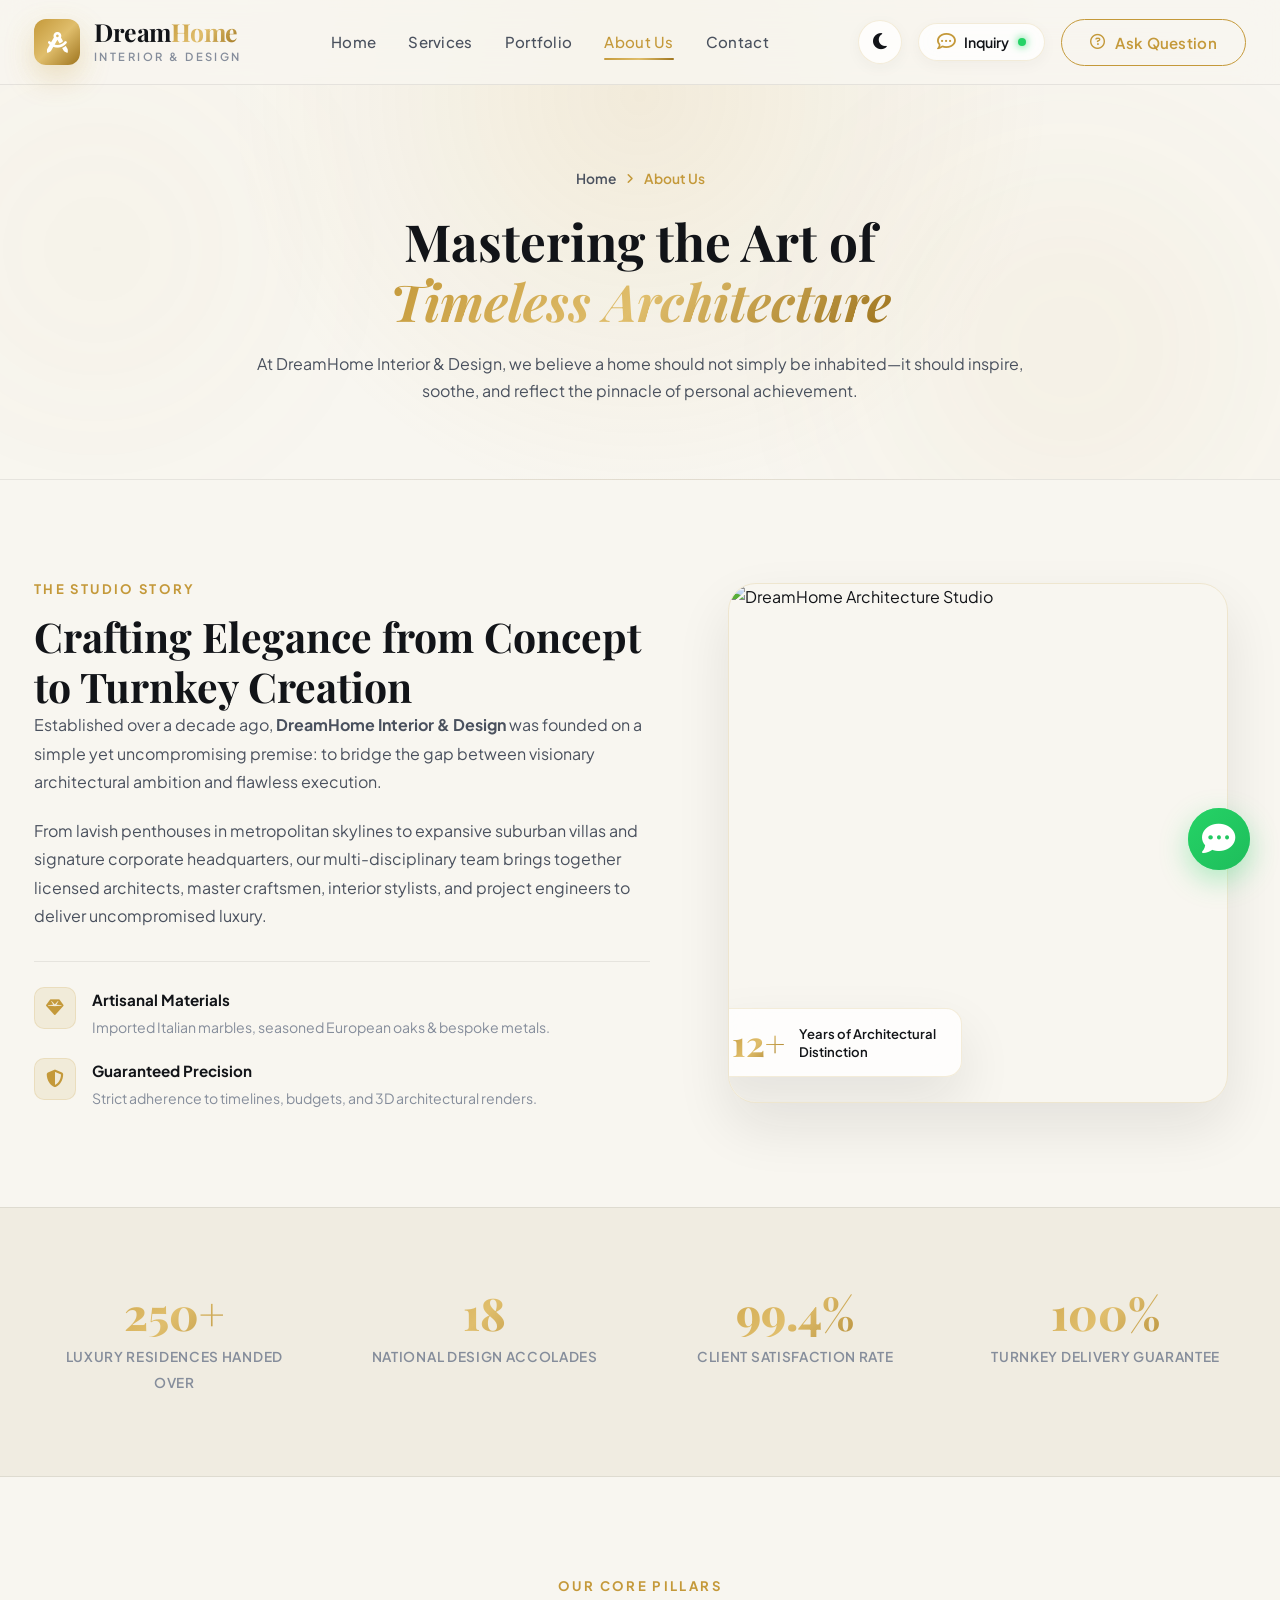
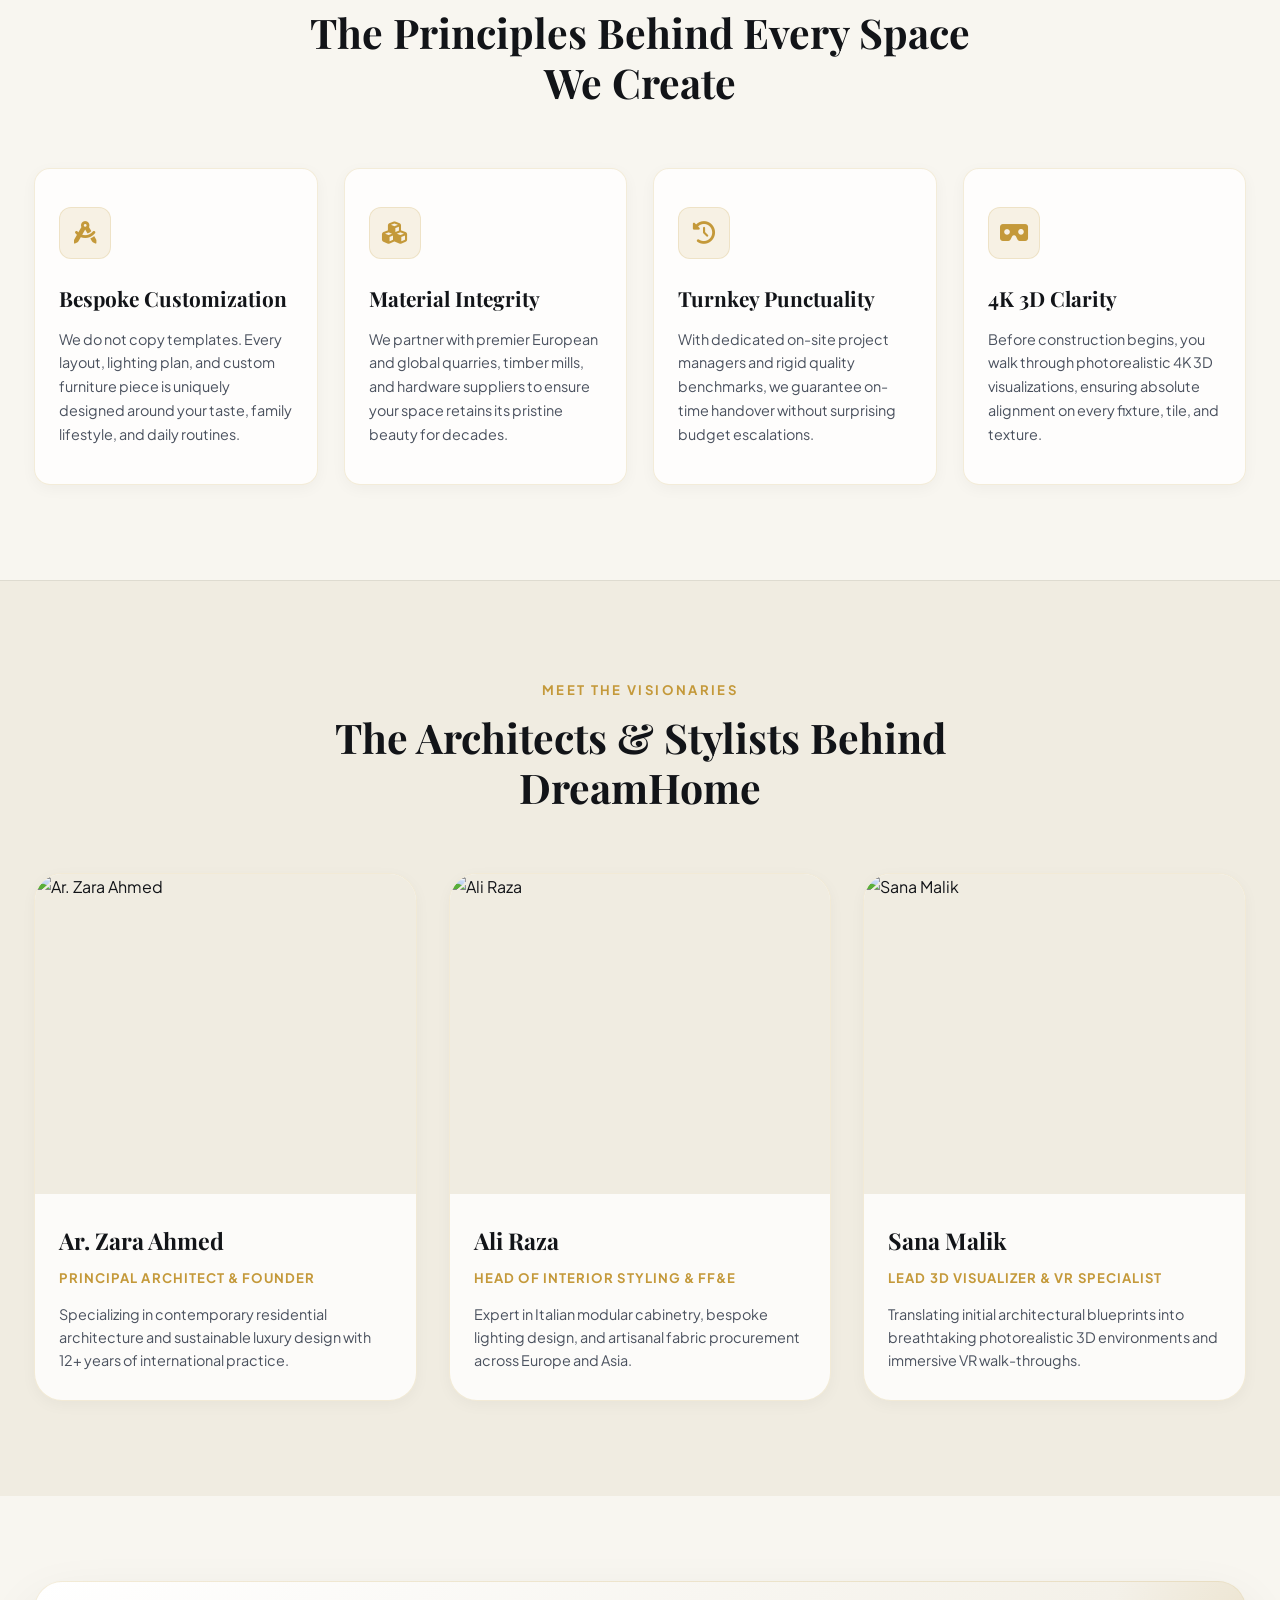
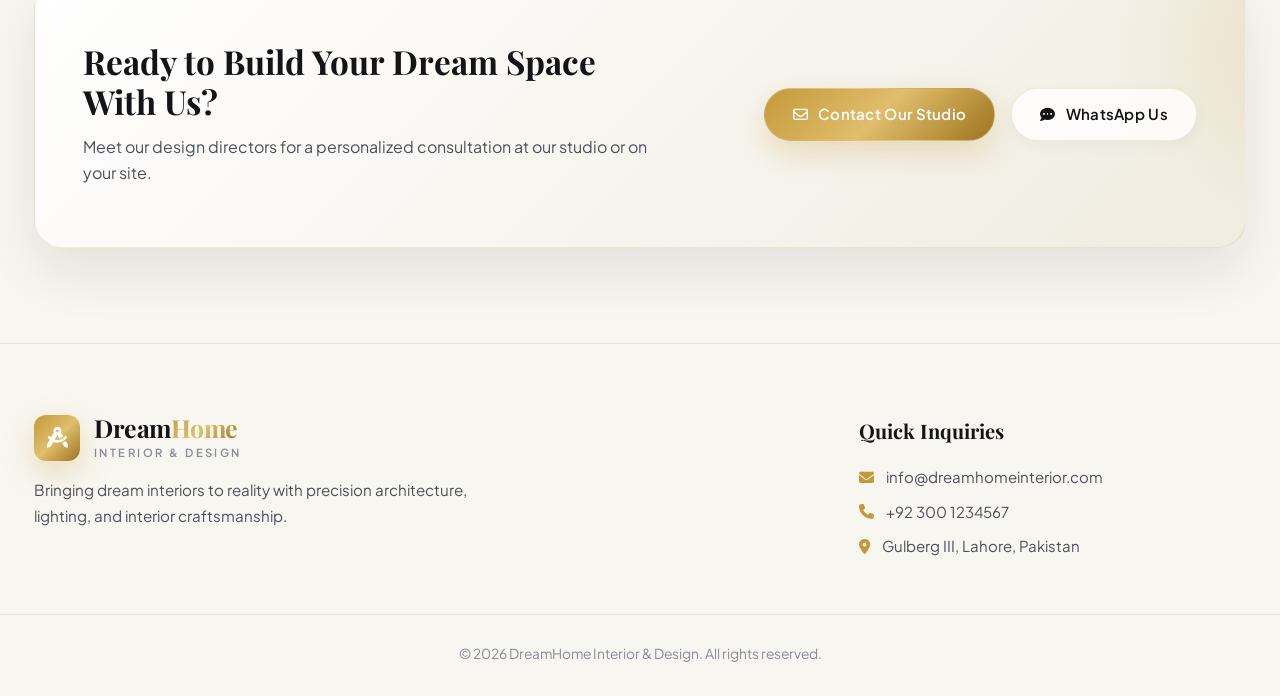
==== commit 82bb715f: "first commit" ====
--- a/about.html
+++ b/about.html
@@ -302,10 +302,13 @@
     <footer class="footer" id="contact">
         <div class="container footer-content">
             <div class="footer-brand">
-                <div class="logo-text">
-                    <span class="brand-name">Dream<span>Home</span></span>
-                    <span class="brand-sub">Interior & Design</span>
-                </div>
+                <a href="index.html" class="logo">
+                    <span class="logo-mark"><i class="fa-solid fa-compass-drafting"></i></span>
+                    <div class="logo-text">
+                        <span class="brand-name">Dream<span>Home</span></span>
+                        <span class="brand-sub">Interior & Design</span>
+                    </div>
+                </a>
                 <p>Bringing dream interiors to reality with precision architecture, lighting, and interior craftsmanship.</p>
             </div>
             <div class="footer-links">
--- a/style.css
+++ b/style.css
@@ -99,6 +99,8 @@
     scroll-behavior: smooth;
     font-size: 16px;
     -webkit-text-size-adjust: 100%;
+    overflow-x: hidden;
+    width: 100%;
 }
 
 body {
@@ -107,6 +109,7 @@
     color: var(--text-primary);
     line-height: 1.65;
     overflow-x: hidden;
+    width: 100%;
     position: relative;
     transition: background-color 0.45s ease, color 0.45s ease;
     -webkit-font-smoothing: antialiased;
@@ -139,6 +142,7 @@
     max-width: 1260px;
     margin: 0 auto;
     padding: 0 24px;
+    box-sizing: border-box;
 }
 
 /* ---------- 3. AMBIENT GLOW BACKDROPS ---------- */
@@ -1092,8 +1096,16 @@
     margin-bottom: 45px;
 }
 
+.footer-brand .logo {
+    display: inline-flex;
+    align-items: center;
+    gap: 14px;
+    text-decoration: none;
+    margin-bottom: 2px;
+}
+
 .footer-brand p {
-    margin-top: 18px;
+    margin-top: 14px;
     color: var(--text-secondary);
     max-width: 440px;
     font-size: 0.95rem;
@@ -2035,6 +2047,11 @@
         padding: 45px 30px;
     }
 
+    .cta-content {
+        margin: 0 auto;
+        text-align: center;
+    }
+
     .cta-actions {
         justify-content: center;
         flex-wrap: wrap;
@@ -2155,6 +2172,8 @@
     display: flex;
     flex-direction: column;
     justify-content: flex-end;
+    align-items: center;
+    text-align: center;
     padding: 34px 28px;
     color: #ffffff;
     opacity: 0.95;
@@ -2169,6 +2188,7 @@
     font-weight: 700;
     color: var(--gold-light);
     margin-bottom: 6px;
+    text-align: center;
 }
 
 .portfolio-overlay h3 {
@@ -2177,6 +2197,7 @@
     color: #ffffff;
     margin-bottom: 6px;
     line-height: 1.25;
+    text-align: center;
 }
 
 .portfolio-meta {
@@ -2184,6 +2205,7 @@
     color: rgba(255, 255, 255, 0.78);
     display: flex;
     align-items: center;
+    justify-content: center;
     gap: 8px;
     margin-bottom: 18px;
 }
@@ -2195,6 +2217,7 @@
 .portfolio-view-btn {
     display: inline-flex;
     align-items: center;
+    justify-content: center;
     gap: 10px;
     padding: 10px 22px;
     border-radius: var(--radius-full);
@@ -2206,6 +2229,7 @@
     cursor: pointer;
     backdrop-filter: blur(8px);
     width: fit-content;
+    margin: 0 auto;
     transition: var(--transition);
 }
 
@@ -2334,6 +2358,18 @@
 
 .project-modal-info {
     padding: 32px 28px;
+    text-align: center;
+    display: flex;
+    flex-direction: column;
+    align-items: center;
+}
+
+.project-modal-info .portfolio-meta {
+    justify-content: center;
+}
+
+.project-modal-info .btn {
+    margin: 0 auto;
 }
 
 .project-modal-info h3 {
@@ -2348,6 +2384,7 @@
     color: var(--text-secondary);
     line-height: 1.7;
     margin: 16px 0 24px;
+    text-align: center;
 }
 
 /* Responsive Media Queries for Portfolio */
@@ -2361,10 +2398,34 @@
     .spotlight-card {
         grid-template-columns: 1fr;
         padding: 38px 28px;
+        text-align: center;
+    }
+
+    .spotlight-content {
+        display: flex;
+        flex-direction: column;
+        align-items: center;
+        text-align: center;
+        margin: 0 auto;
+    }
+
+    .spotlight-badge {
+        margin: 0 auto 16px;
+    }
+
+    .spotlight-stats {
+        justify-content: center;
+        width: 100%;
+    }
+
+    .spotlight-content .btn {
+        margin: 0 auto;
     }
 
     .spotlight-image {
         height: 300px;
+        width: 100%;
+        margin: 0 auto;
     }
 }
 
@@ -2700,6 +2761,8 @@
 .contact-main-section {
     padding: 90px 0;
     background-color: var(--bg-primary);
+    width: 100%;
+    overflow: hidden;
 }
 
 .contact-layout-grid {
@@ -2707,6 +2770,20 @@
     grid-template-columns: 1fr 1.25fr;
     gap: 60px;
     align-items: flex-start;
+    width: 100%;
+    box-sizing: border-box;
+}
+
+.contact-info-col {
+    width: 100%;
+    box-sizing: border-box;
+    min-width: 0;
+}
+
+.contact-form-col {
+    width: 100%;
+    box-sizing: border-box;
+    min-width: 0;
 }
 
 .contact-intro {
@@ -2721,6 +2798,8 @@
     flex-direction: column;
     gap: 20px;
     margin-bottom: 35px;
+    width: 100%;
+    box-sizing: border-box;
 }
 
 .contact-card {
@@ -2733,10 +2812,13 @@
     border-radius: var(--radius-md);
     box-shadow: var(--shadow-sm);
     transition: var(--transition);
+    width: 100%;
+    box-sizing: border-box;
+    min-width: 0;
 }
 
 .contact-card:hover {
-    transform: translateX(6px);
+    transform: translateY(-3px);
     border-color: var(--gold-primary);
 }
 
@@ -2754,17 +2836,28 @@
     border: 1px solid var(--border-card);
 }
 
+.contact-card-content {
+    flex: 1;
+    min-width: 0;
+    overflow-wrap: break-word;
+    word-break: break-word;
+}
+
 .contact-card-content h4 {
     font-family: var(--font-heading);
     font-size: 1.15rem;
     color: var(--text-primary);
     margin-bottom: 6px;
+    overflow-wrap: break-word;
+    word-break: break-word;
 }
 
 .contact-card-content p {
     font-size: 0.92rem;
     color: var(--text-secondary);
     line-height: 1.5;
+    overflow-wrap: break-word;
+    word-break: break-word;
 }
 
 .contact-card-content a:hover {
@@ -2780,12 +2873,21 @@
     border: 1.5px solid rgba(37, 211, 102, 0.28);
     padding: 22px 24px;
     border-radius: var(--radius-md);
+    width: 100%;
+    box-sizing: border-box;
+    min-width: 0;
 }
 
 .quick-wa-box > i {
     font-size: 2.2rem;
     color: var(--whatsapp-base);
     flex-shrink: 0;
+}
+
+.quick-wa-box div {
+    flex: 1;
+    min-width: 0;
+    overflow-wrap: break-word;
 }
 
 .quick-wa-box strong {
@@ -2821,6 +2923,9 @@
     box-shadow: var(--shadow-lg);
     backdrop-filter: blur(12px);
     -webkit-backdrop-filter: blur(12px);
+    width: 100%;
+    box-sizing: border-box;
+    min-width: 0;
 }
 
 .form-card-header {
@@ -2843,18 +2948,24 @@
     display: flex;
     flex-direction: column;
     gap: 18px;
+    width: 100%;
+    box-sizing: border-box;
 }
 
 .form-row {
     display: grid;
     grid-template-columns: 1fr 1fr;
     gap: 18px;
+    width: 100%;
+    box-sizing: border-box;
 }
 
 /* Map Section */
 .map-section {
     padding: 20px 0 90px;
     background-color: var(--bg-primary);
+    width: 100%;
+    overflow: hidden;
 }
 
 .map-card-wrapper {
@@ -2863,6 +2974,8 @@
     border-radius: var(--radius-lg);
     overflow: hidden;
     box-shadow: var(--shadow-lg);
+    width: 100%;
+    box-sizing: border-box;
 }
 
 .map-header {
@@ -2872,6 +2985,13 @@
     justify-content: space-between;
     gap: 20px;
     border-bottom: 1px solid var(--border-color);
+    width: 100%;
+    box-sizing: border-box;
+}
+
+.map-header-text {
+    flex: 1;
+    min-width: 0;
 }
 
 .map-header-text h3 {
@@ -2899,8 +3019,18 @@
 
 .map-iframe-container {
     width: 100%;
+    max-width: 100%;
     height: 380px;
     background: var(--bg-secondary);
+    overflow: hidden;
+    box-sizing: border-box;
+}
+
+.map-iframe-container iframe {
+    display: block;
+    width: 100%;
+    max-width: 100%;
+    border: 0;
 }
 
 /* FAQ Accordion Section */
@@ -2908,6 +3038,8 @@
     padding: 90px 0 100px;
     background-color: var(--bg-secondary);
     border-top: 1px solid var(--border-color);
+    width: 100%;
+    overflow: hidden;
 }
 
 .faq-accordion-grid {
@@ -2916,6 +3048,8 @@
     display: flex;
     flex-direction: column;
     gap: 16px;
+    width: 100%;
+    box-sizing: border-box;
 }
 
 .faq-item {
@@ -2925,6 +3059,8 @@
     overflow: hidden;
     box-shadow: var(--shadow-sm);
     transition: var(--transition);
+    width: 100%;
+    box-sizing: border-box;
 }
 
 .faq-item.active {
@@ -2940,18 +3076,24 @@
     gap: 16px;
     cursor: pointer;
     user-select: none;
+    width: 100%;
+    box-sizing: border-box;
 }
 
 .faq-question h4 {
     font-family: var(--font-heading);
     font-size: 1.18rem;
     color: var(--text-primary);
+    flex: 1;
+    min-width: 0;
+    overflow-wrap: break-word;
 }
 
 .faq-question i {
     color: var(--gold-primary);
     font-size: 1.1rem;
     transition: transform 0.3s ease;
+    flex-shrink: 0;
 }
 
 .faq-item.active .faq-question i {
@@ -2963,6 +3105,8 @@
     overflow: hidden;
     transition: max-height 0.4s var(--ease-smooth), padding 0.3s ease;
     padding: 0 26px;
+    width: 100%;
+    box-sizing: border-box;
 }
 
 .faq-item.active .faq-answer {
@@ -3014,21 +3158,40 @@
     .contact-layout-grid {
         grid-template-columns: 1fr;
         gap: 45px;
+        width: 100%;
     }
 
     .contact-info-col {
-        max-width: 700px;
+        max-width: 720px;
         margin: 0 auto;
         width: 100%;
+        box-sizing: border-box;
+    }
+
+    .contact-form-col {
+        max-width: 720px;
+        margin: 0 auto;
+        width: 100%;
+        box-sizing: border-box;
     }
 
     .form-wrapper-card {
-        max-width: 700px;
+        max-width: 720px;
         margin: 0 auto;
+        width: 100%;
+        box-sizing: border-box;
     }
 }
 
 @media (max-width: 768px) {
+    .container {
+        padding: 0 20px;
+    }
+
+    .contact-main-section {
+        padding: 65px 0;
+    }
+
     .story-img-wrapper {
         height: 380px;
     }
@@ -3043,24 +3206,65 @@
 
     .form-row {
         grid-template-columns: 1fr;
+        gap: 16px;
     }
 
     .form-wrapper-card {
         padding: 30px 22px;
+        width: 100%;
     }
 
     .quick-wa-box {
         flex-direction: column;
         text-align: center;
+        padding: 20px 18px;
+        gap: 14px;
+    }
+
+    .quick-wa-box .wa-chat-btn {
+        width: 100%;
+        justify-content: center;
     }
 
     .map-header {
         flex-direction: column;
         align-items: flex-start;
+        padding: 20px 20px;
+        gap: 14px;
+    }
+
+    .map-header .btn {
+        width: 100%;
+        justify-content: center;
+    }
+
+    .footer-content {
+        grid-template-columns: 1fr;
+        text-align: center;
+        gap: 36px;
+    }
+
+    .footer-brand {
+        display: flex;
+        flex-direction: column;
+        align-items: center;
+    }
+
+    .footer-brand p {
+        margin: 14px auto 0;
+        text-align: center;
+    }
+
+    .footer-links p {
+        justify-content: center;
     }
 }
 
 @media (max-width: 480px) {
+    .container {
+        padding: 0 16px;
+    }
+
     .stats-counter-grid {
         grid-template-columns: 1fr;
     }
@@ -3073,12 +3277,68 @@
         font-size: 1.6rem;
     }
 
+    .contact-card {
+        padding: 16px 14px;
+        gap: 12px;
+    }
+
+    .contact-card-icon {
+        width: 42px;
+        height: 42px;
+        font-size: 1.15rem;
+    }
+
+    .contact-card-content h4 {
+        font-size: 1.05rem;
+    }
+
+    .contact-card-content p {
+        font-size: 0.86rem;
+    }
+
+    .form-wrapper-card {
+        padding: 22px 14px;
+        border-radius: var(--radius-md);
+    }
+
+    .form-card-header h3 {
+        font-size: 1.45rem;
+    }
+
+    .form-group input,
+    .form-group select,
+    .form-group textarea {
+        padding: 11px 14px;
+        font-size: 0.9rem;
+    }
+
+    .submit-btn {
+        font-size: 0.92rem;
+        padding: 13px 16px;
+    }
+
+    .map-header {
+        padding: 16px 14px;
+    }
+
+    .map-iframe-container {
+        height: 280px;
+    }
+
     .faq-question {
-        padding: 18px 20px;
+        padding: 16px 16px;
     }
 
     .faq-question h4 {
-        font-size: 1.05rem;
-    }
-}
-
+        font-size: 1rem;
+    }
+
+    .faq-answer {
+        padding: 0 16px;
+    }
+
+    .faq-item.active .faq-answer {
+        padding: 0 16px 18px;
+    }
+}
+
